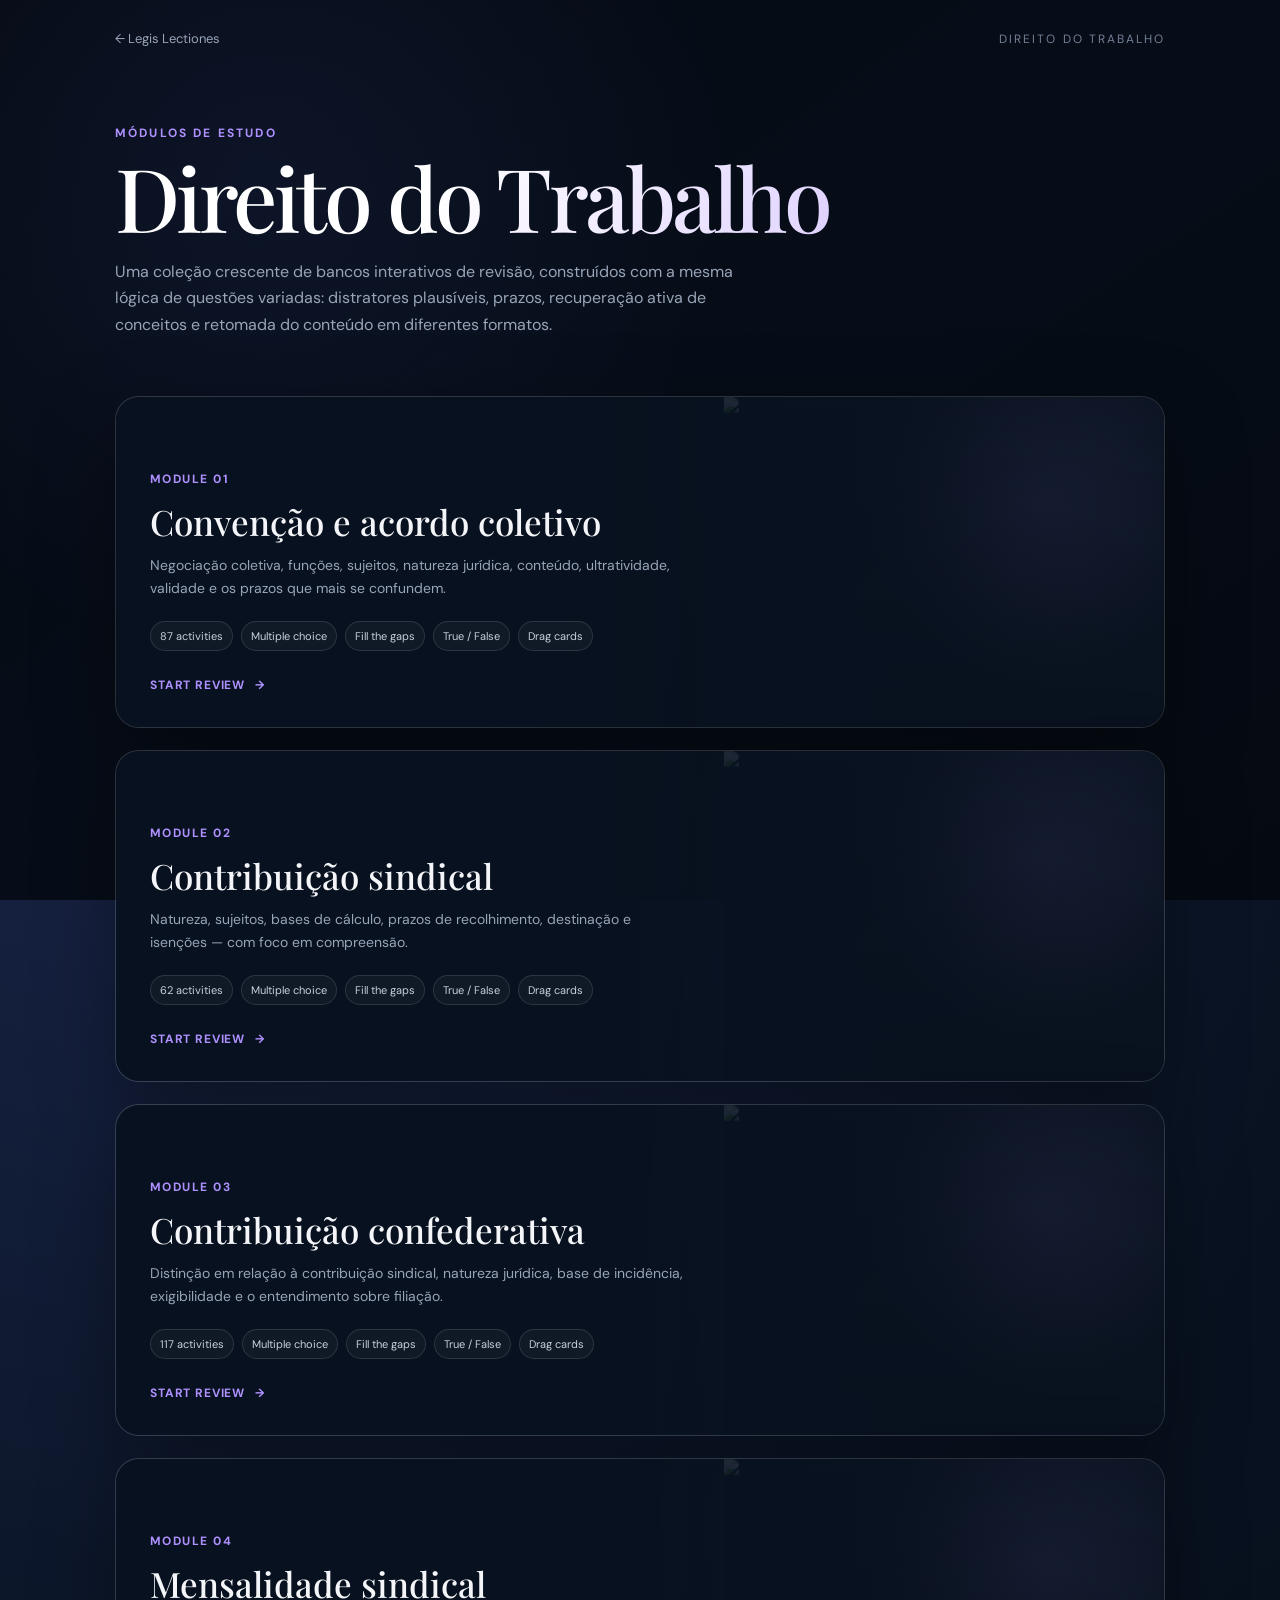
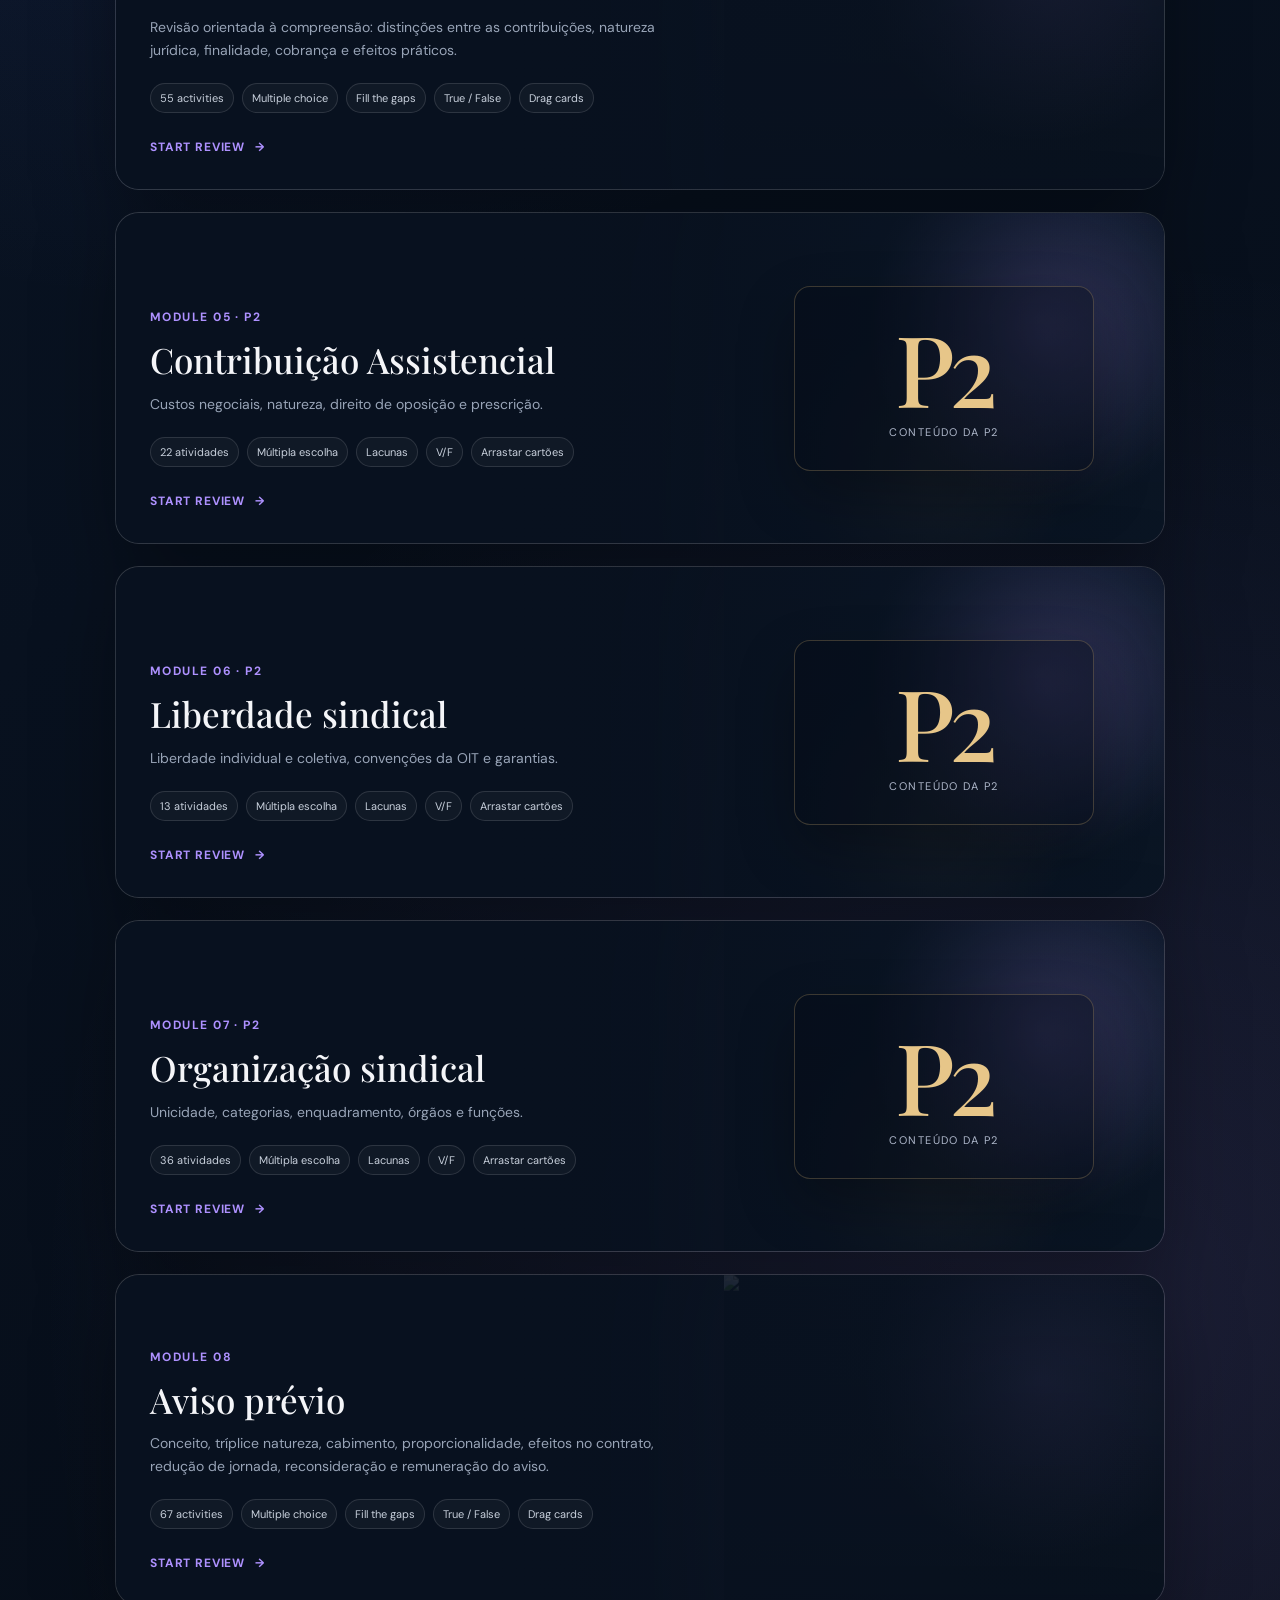
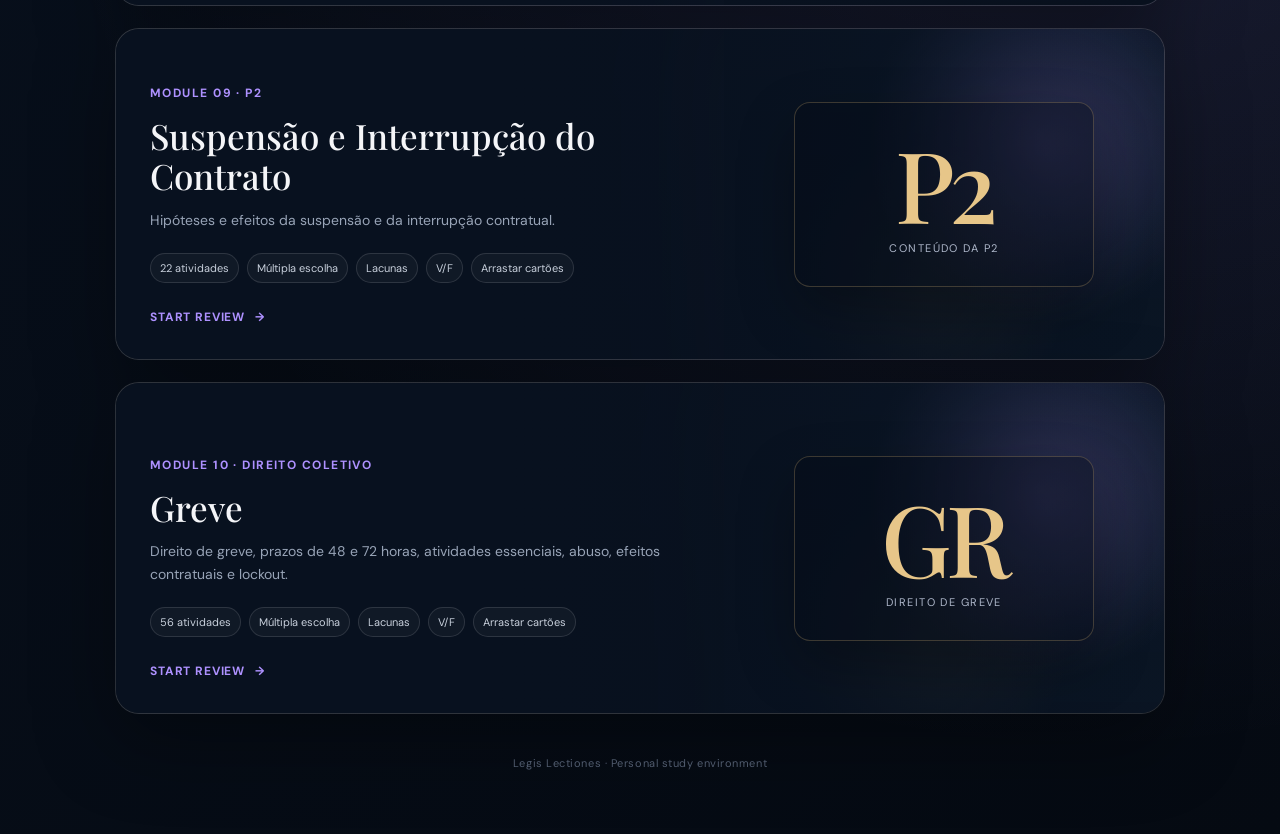
==== labour-law/index.html @ b18159c4 "Add Module 10 for 'Greve' in index.html Added a new module for 'Greve' covering various aspects of l" ====
<!DOCTYPE html>
<html lang="pt-BR">
<head>
  <meta charset="UTF-8">
  <meta name="viewport" content="width=device-width, initial-scale=1.0">
  <title>Direito do Trabalho · Legis Lectiones</title>

  <link rel="preconnect" href="https://fonts.googleapis.com">
  <link rel="preconnect" href="https://fonts.gstatic.com" crossorigin>
  <link href="https://fonts.googleapis.com/css2?family=DM+Sans:wght@400;500;600;700&family=Playfair+Display:wght@500;600&display=swap" rel="stylesheet">
  <style>
    :root{
      --bg:#08111f;
      --deep:#050a12;
      --text:#f4f5f8;
      --muted:#98a4b7;
      --violet:#ae91ff;
      --violet-rgb:174,145,255;
      --gold:#e6bf78;
      --border:rgba(255,255,255,.12);

      /* rgb triplet of --bg, used for the blend gradient */
      --panel:8,17,31;
    }

    *{
      box-sizing:border-box;
    }

    body{
      margin:0;
      min-height:100vh;
      color:var(--text);
      font-family:"DM Sans",sans-serif;
      background:
        radial-gradient(circle at 16% 18%,rgba(90,102,220,.18),transparent 34%),
        radial-gradient(circle at 85% 72%,rgba(174,145,255,.13),transparent 34%),
        linear-gradient(145deg,#0b1728,var(--bg) 46%,var(--deep));
    }

    /* ---------------------------------------------------------------
       AMBIENT VIDEO BACKGROUND
       --------------------------------------------------------------- */

    .ambient-video{
      position:fixed;
      inset:0;
      z-index:0;

      overflow:hidden;

      pointer-events:none;
    }

    .ambient-video video{
      width:100%;
      height:100%;

      object-fit:cover;
      object-position:center;

      opacity:.34;

      filter:
        saturate(.90)
        contrast(1.08)
        brightness(.60);

      transform:scale(1.02);
    }

    .ambient-video::after{
      content:"";

      position:absolute;
      inset:0;

      background:
        radial-gradient(
          circle at 16% 18%,
          rgba(90,102,220,.14),
          transparent 34%
        ),

        radial-gradient(
          circle at 85% 72%,
          rgba(174,145,255,.11),
          transparent 34%
        ),

        linear-gradient(
          145deg,
          rgba(11,23,40,.76),
          rgba(8,17,31,.82) 46%,
          rgba(5,10,18,.90)
        );
    }

    @media (prefers-reduced-motion: reduce){

      .ambient-video{
        display:none;
      }

    }

    .shell{
      position:relative;
      z-index:1;
      width:min(1050px,calc(100% - 32px));
      margin:auto;
      padding:30px 0 64px;
    }

    .top{
      display:flex;
      justify-content:space-between;
      align-items:center;
      margin-bottom:78px;
    }

    .top a{
      text-decoration:none;
      color:var(--muted);
      font-size:13px;
    }

    .top a:hover{
      color:#fff;
    }

    .brand{
      font-size:12px;
      letter-spacing:.17em;
      text-transform:uppercase;
      color:#738095;
    }

    .eyebrow{
      color:var(--violet);
      font-size:12px;
      letter-spacing:.18em;
      text-transform:uppercase;
      font-weight:700;
    }

    h1{
      font-family:"Playfair Display",serif;
      font-size:clamp(52px,8vw,88px);
      font-weight:500;
      letter-spacing:-.04em;
      line-height:1;
      margin:12px 0 18px;
      background:linear-gradient(110deg,#fff 30%,#e4d9ff 65%,var(--violet));
      -webkit-background-clip:text;
      background-clip:text;
      color:transparent;
    }

    .lead{
      color:var(--muted);
      max-width:660px;
      font-size:16px;
      line-height:1.65;
      margin:0 0 58px;
    }

    .label{
      font-size:11px;
      letter-spacing:.18em;
      text-transform:uppercase;
      color:#738095;
      margin-bottom:13px;
    }

    .modules{
      display:grid;
      gap:22px;
    }

    /* ---------------------------------------------------------------
       CARD
       --------------------------------------------------------------- */

    .module{
      position:relative;

      display:grid;
      grid-template-columns:minmax(0,1.16fr) minmax(300px,.84fr);
      min-height:330px;

      border:1px solid var(--border);
      border-radius:24px;

      overflow:hidden;

      text-decoration:none;
      color:inherit;

      background:
        linear-gradient(
          145deg,
          rgba(255,255,255,.06),
          rgba(255,255,255,.022)
        );

      box-shadow:0 26px 80px rgba(0,0,0,.35);

      transition:
        transform .35s ease,
        border-color .35s ease,
        box-shadow .35s ease;
    }

    .module:hover{
      transform:translateY(-7px);

      border-color:
        rgba(var(--violet-rgb),.42);

      box-shadow:
        0 34px 95px rgba(0,0,0,.45),
        0 0 50px rgba(var(--violet-rgb),.08);
    }

    /* ---------------------------------------------------------------
       THE BLEND
       One single, continuous gradient across the whole card.
       It sits above the image and below the text, so the dark panel
       literally dissolves into the picture — no seam, no hard band.
       --------------------------------------------------------------- */

    .module::after{
      content:"";
      position:absolute;
      inset:0;
      z-index:1;
      pointer-events:none;

      background:
        linear-gradient(
          90deg,
          rgba(var(--panel),1)    0%,
          rgba(var(--panel),1)   34%,
          rgba(var(--panel),.995) 43%,
          rgba(var(--panel),.96)  51%,
          rgba(var(--panel),.88)  59%,
          rgba(var(--panel),.75)  67%,
          rgba(var(--panel),.57)  75%,
          rgba(var(--panel),.37)  83%,
          rgba(var(--panel),.18)  91%,
          rgba(var(--panel),.05)  96%,
          rgba(var(--panel),0)   100%
        );
    }

    /* ---------------------------------------------------------------
       TEXT COLUMN
       Transparent on purpose — the card gradient is its background.
       --------------------------------------------------------------- */

    .copy{
      position:relative;
      z-index:2;

      padding:34px;

      display:flex;
      flex-direction:column;
      justify-content:flex-end;
    }

    .num{
      color:var(--violet);
      font-size:12px;
      font-weight:700;
      letter-spacing:.12em;
      text-transform:uppercase;
      margin-bottom:15px;
    }

    h2{
      font-family:"Playfair Display",serif;
      font-size:35px;
      font-weight:500;
      line-height:1.14;
      margin:0 0 13px;
    }

    .desc{
      color:var(--muted);
      line-height:1.6;
      font-size:14px;
      max-width:570px;
    }

    .meta{
      display:flex;
      gap:8px;
      flex-wrap:wrap;
      margin-top:22px;
    }

    .chip{
      font-size:11px;
      color:#c8d0dc;
      border:1px solid var(--border);
      padding:7px 9px;
      border-radius:99px;
      background:rgba(255,255,255,.035);
    }

    .go{
      display:flex;
      align-items:center;
      gap:10px;
      color:var(--violet);
      font-size:12px;
      font-weight:700;
      letter-spacing:.07em;
      margin-top:26px;
    }

    /* ---------------------------------------------------------------
       IMAGE
       --------------------------------------------------------------- */

    .visual{
      position:relative;
      min-height:330px;
      overflow:hidden;
      background:#0a1321;
    }

    .visual img{
      position:absolute;
      inset:0;

      width:100%;
      height:100%;

      object-fit:cover;
      object-position:center;

      transform:scale(1.015);

      filter:
        saturate(.92)
        contrast(1.04)
        brightness(.86);

      transition:
        transform .55s ease,
        filter .4s ease;
    }

    /* Only a soft vignette + a violet glow.
       No left-to-right dark ramp here anymore —
       the card gradient handles the blend. */

    .visual::before{
      content:"";
      position:absolute;
      inset:0;
      z-index:1;
      pointer-events:none;

      background:
        linear-gradient(
          180deg,
          rgba(5,10,18,.02),
          rgba(5,10,18,.20)
        ),
        radial-gradient(
          circle at 72% 32%,
          rgba(var(--violet-rgb),.10),
          transparent 46%
        );
    }

    .module:hover .visual img{
      transform:scale(1.055);

      filter:
        saturate(1)
        contrast(1.05)
        brightness(.94);
    }

    /*
      Individual framing.
    */

    .module--collective .visual img{
      object-position:50% 50%;
    }

    .module--union .visual img{
      object-position:48% 52%;
    }

    .module--confederative .visual img{
      object-position:50% 48%;
    }

    .module--membership .visual img{
      object-position:50% 54%;
    }

    .module--notice .visual img{
      object-position:52% 50%;
    }

    footer{
      margin-top:42px;
      color:#596579;
      text-align:center;
      font-size:11px;
      letter-spacing:.05em;
    }

    /* ---------------------------------------------------------------
       MOBILE
       Stacked layout: the horizontal blend no longer makes sense,
       so the picture fades vertically into the solid text panel.
       --------------------------------------------------------------- */

    @media(max-width:760px){

      .top{
        margin-bottom:50px;
      }

      .module{
        grid-template-columns:1fr;
        min-height:0;
      }

      /* horizontal blend off */
      .module::after{
        display:none;
      }

      .visual{
        min-height:240px;
        order:-1;
      }

      /* image fades down into the exact panel colour */
      .visual::before{
        background:
          linear-gradient(
            180deg,
            rgba(5,10,18,.02) 30%,
            rgba(var(--panel),.55) 74%,
            rgba(var(--panel),1) 100%
          ),
          radial-gradient(
            circle at 70% 28%,
            rgba(var(--violet-rgb),.10),
            transparent 46%
          );
      }

      .copy{
        padding:25px;
        background:rgb(var(--panel));
      }

      h2{
        font-size:31px;
      }
    }

    /* Próximos bancos da P2: espaço da ilustração substituído por selo tipográfico. */
    .module--p2 .visual{display:grid;place-items:center;min-height:330px;
      background:radial-gradient(circle at 73% 36%,rgba(174,145,255,.20),transparent 46%),
        radial-gradient(circle at 46% 78%,rgba(230,191,120,.095),transparent 41%),#0b1727;}
    .module--p2 .visual .p2-stamp{position:relative;z-index:3;display:grid;place-items:center;
      width:min(75%,300px);min-height:185px;text-align:center;border:1px solid rgba(230,191,120,.24);
      border-radius:16px;color:#e7c689;background:rgba(5,11,20,.36);box-shadow:0 24px 56px rgba(0,0,0,.27)}
    .p2-stamp strong{display:block;font:500 clamp(60px,8vw,99px)/1 'Playfair Display',serif;letter-spacing:-.06em}
    .p2-stamp small{display:block;color:#aeb7ca;font-size:11px;letter-spacing:.13em;text-transform:uppercase;margin-top:8px}
    @media(max-width:760px){.module--p2 .visual{min-height:225px}.p2-stamp strong{font-size:78px}}
  </style>
<style id="constellation-video-style">
  body{
    isolation:isolate;
  }

  .ambient-video{
    position:fixed;
    inset:0;
    z-index:0;
    overflow:hidden;
    pointer-events:none;
    background:#050a12;
  }

  .ambient-video video{
    position:absolute;
    inset:0;
    width:100%;
    height:100%;
    object-fit:cover;
    object-position:center;
    opacity:.60;
    filter:
      saturate(.92)
      contrast(1.08)
      brightness(.72);
    transform:scale(1.02);
  }

  .ambient-video::after{
    content:"";
    position:absolute;
    inset:0;
    background:
      radial-gradient(
        circle at 20% 20%,
        rgba(80,100,210,.10),
        transparent 38%
      ),
      linear-gradient(
        145deg,
        rgba(5,10,18,.34),
        rgba(8,17,31,.46) 48%,
        rgba(5,10,18,.62)
      );
  }

  .page,
  .shell{
    position:relative !important;
    z-index:2 !important;
  }

  body::before,
  body::after{
    z-index:1 !important;
  }
</style>
  <link rel="stylesheet" href="./support-popup.css">
  <script src="./support-popup.js" defer></script>
  <link rel="stylesheet" href="./engagement.css">
  <script src="./engagement.js" defer></script>
</head>

<body>


<div
  class="ambient-video"
  aria-hidden="true"
>

  <video
    autoplay
    muted
    loop
    playsinline
    preload="auto"
  >

    <source
      src="../constellations.mp4"
      type="video/mp4"
    >

  </video>

</div>

<div class="shell">

  <div class="top">
    <a href="../">← Legis Lectiones</a>
    <div class="brand">Direito do Trabalho</div>
  </div>


  <div class="eyebrow">
    Módulos de estudo
  </div>

  <h1>
    Direito do Trabalho
  </h1>

  <p class="lead">
    Uma coleção crescente de bancos interativos de revisão, construídos
    com a mesma lógica de questões variadas: distratores plausíveis, prazos,
    recuperação ativa de conceitos e retomada do conteúdo em diferentes formatos.
  </p>

    <div class="label">
      
  </div>

  <div class="modules">


    <!-- MODULE 01 -->

    <a
      class="module module--collective"
      href="./convencao-acordo-coletivo.html"
    >

      <div class="copy">

        <div class="num">
          Module 01
        </div>

        <h2>
          Convenção e acordo coletivo
        </h2>

        <div class="desc">
          Negociação coletiva, funções, sujeitos, natureza jurídica,
          conteúdo, ultratividade, validade e os prazos que mais se confundem.
        </div>

        <div class="meta">
          <span class="chip">87 activities</span>
          <span class="chip">Multiple choice</span>
          <span class="chip">Fill the gaps</span>
          <span class="chip">True / False</span>
          <span class="chip">Drag cards</span>
        </div>

        <div class="go">
          START REVIEW <span>→</span>
        </div>

      </div>


      <div class="visual">

        <img
          src="./convencao-acordo-coletivo.png"
          alt=""
          aria-hidden="true"
          fetchpriority="high"
        >

      </div>

    </a>



    <!-- MODULE 02 -->

    <a
      class="module module--union"
      href="./contribuicao-sindical.html"
    >

      <div class="copy">

        <div class="num">
          Module 02
        </div>

        <h2>
          Contribuição sindical
        </h2>

        <div class="desc">
          Natureza, sujeitos, bases de cálculo, prazos de recolhimento,
          destinação e isenções — com foco em compreensão.
        </div>

        <div class="meta">
          <span class="chip">62 activities</span>
          <span class="chip">Multiple choice</span>
          <span class="chip">Fill the gaps</span>
          <span class="chip">True / False</span>
          <span class="chip">Drag cards</span>
        </div>

        <div class="go">
          START REVIEW <span>→</span>
        </div>

      </div>


      <div class="visual">

        <img
          src="./contribuicao-sindical.png"
          alt=""
          aria-hidden="true"
          loading="lazy"
        >

      </div>

    </a>



    <!-- MODULE 03 -->

    <a
      class="module module--confederative"
      href="./contribuicao-confederativa.html"
    >

      <div class="copy">

        <div class="num">
          Module 03
        </div>

        <h2>
          Contribuição confederativa
        </h2>

        <div class="desc">
          Distinção em relação à contribuição sindical, natureza jurídica,
          base de incidência, exigibilidade e o entendimento sobre filiação.
        </div>

        <div class="meta">
          <span class="chip">117 activities</span>
          <span class="chip">Multiple choice</span>
          <span class="chip">Fill the gaps</span>
          <span class="chip">True / False</span>
          <span class="chip">Drag cards</span>
        </div>

        <div class="go">
          START REVIEW <span>→</span>
        </div>

      </div>


      <div class="visual">

        <img
          src="./contribuicao-confederativa.png"
          alt=""
          aria-hidden="true"
          loading="lazy"
        >

      </div>

    </a>



    <!-- MODULE 04 -->

    <a
      class="module module--membership"
      href="./mensalidade-sindical.html"
    >

      <div class="copy">

        <div class="num">
          Module 04
        </div>

        <h2>
          Mensalidade sindical
        </h2>

        <div class="desc">
          Revisão orientada à compreensão: distinções entre as contribuições,
          natureza jurídica, finalidade, cobrança e efeitos práticos.
        </div>

        <div class="meta">
          <span class="chip">55 activities</span>
          <span class="chip">Multiple choice</span>
          <span class="chip">Fill the gaps</span>
          <span class="chip">True / False</span>
          <span class="chip">Drag cards</span>
        </div>

        <div class="go">
          START REVIEW <span>→</span>
        </div>

      </div>


      <div class="visual">

        <img
          src="./mensalidade-sindical.png"
          alt=""
          aria-hidden="true"
          loading="lazy"
        >

      </div>

    </a>



    <!-- MODULE 05 · CONTEÚDO DA P2 -->
    <a class="module module--p2" href="./contribuicao-assistencial.html">
      <div class="copy">
        <div class="num">Module 05 · P2</div>
        <h2>Contribuição Assistencial</h2>
        <div class="desc">Custos negociais, natureza, direito de oposição e prescrição.</div>
        <div class="meta"><span class="chip">22 atividades</span><span class="chip">Múltipla escolha</span><span class="chip">Lacunas</span><span class="chip">V/F</span><span class="chip">Arrastar cartões</span></div>
        <div class="go">START REVIEW <span>→</span></div>
      </div>
      <div class="visual" aria-label="Conteúdo da P2"><div class="p2-stamp"><div><strong>P2</strong><small>Conteúdo da P2</small></div></div></div>
    </a>


    <!-- MODULE 06 · CONTEÚDO DA P2 -->
    <a class="module module--p2" href="./liberdade-sindical.html">
      <div class="copy">
        <div class="num">Module 06 · P2</div>
        <h2>Liberdade sindical</h2>
        <div class="desc">Liberdade individual e coletiva, convenções da OIT e garantias.</div>
        <div class="meta"><span class="chip">13 atividades</span><span class="chip">Múltipla escolha</span><span class="chip">Lacunas</span><span class="chip">V/F</span><span class="chip">Arrastar cartões</span></div>
        <div class="go">START REVIEW <span>→</span></div>
      </div>
      <div class="visual" aria-label="Conteúdo da P2"><div class="p2-stamp"><div><strong>P2</strong><small>Conteúdo da P2</small></div></div></div>
    </a>


    <!-- MODULE 07 · CONTEÚDO DA P2 -->
    <a class="module module--p2" href="./organizacao-sindical.html">
      <div class="copy">
        <div class="num">Module 07 · P2</div>
        <h2>Organização sindical</h2>
        <div class="desc">Unicidade, categorias, enquadramento, órgãos e funções.</div>
        <div class="meta"><span class="chip">36 atividades</span><span class="chip">Múltipla escolha</span><span class="chip">Lacunas</span><span class="chip">V/F</span><span class="chip">Arrastar cartões</span></div>
        <div class="go">START REVIEW <span>→</span></div>
      </div>
      <div class="visual" aria-label="Conteúdo da P2"><div class="p2-stamp"><div><strong>P2</strong><small>Conteúdo da P2</small></div></div></div>
    </a>


    <!-- MODULE 08 -->

    <a
      class="module module--notice"
      href="./aviso-previo.html"
    >

      <div class="copy">

        <div class="num">
          Module 08
        </div>

        <h2>
          Aviso prévio
        </h2>

        <div class="desc">
          Conceito, tríplice natureza, cabimento, proporcionalidade,
          efeitos no contrato, redução de jornada, reconsideração
          e remuneração do aviso.
        </div>

        <div class="meta">
          <span class="chip">67 activities</span>
          <span class="chip">Multiple choice</span>
          <span class="chip">Fill the gaps</span>
          <span class="chip">True / False</span>
          <span class="chip">Drag cards</span>
        </div>

        <div class="go">
          START REVIEW <span>→</span>
        </div>

      </div>


      <div class="visual">

        <img
          src="./aviso-previo.png"
          alt=""
          aria-hidden="true"
          loading="lazy"
        >

      </div>

    </a>

    <!-- MODULE 09 · CONTEÚDO DA P2 -->
    <a class="module module--p2" href="./suspensao-interrupcao-contrato.html">
      <div class="copy">
        <div class="num">Module 09 · P2</div>
        <h2>Suspensão e Interrupção do Contrato</h2>
        <div class="desc">Hipóteses e efeitos da suspensão e da interrupção contratual.</div>
        <div class="meta"><span class="chip">22 atividades</span><span class="chip">Múltipla escolha</span><span class="chip">Lacunas</span><span class="chip">V/F</span><span class="chip">Arrastar cartões</span></div>
        <div class="go">START REVIEW <span>→</span></div>
      </div>
      <div class="visual" aria-label="Conteúdo da P2"><div class="p2-stamp"><div><strong>P2</strong><small>Conteúdo da P2</small></div></div></div>
    </a>


    <!-- MODULE 10 · GREVE -->
    <a class="module module--p2" href="./greve.html">
      <div class="copy">
        <div class="num">Module 10 · Direito Coletivo</div>

        <h2>Greve</h2>

        <div class="desc">
          Direito de greve, prazos de 48 e 72 horas,
          atividades essenciais, abuso, efeitos contratuais
          e lockout.
        </div>

        <div class="meta">
          <span class="chip">56 atividades</span>
          <span class="chip">Múltipla escolha</span>
          <span class="chip">Lacunas</span>
          <span class="chip">V/F</span>
          <span class="chip">Arrastar cartões</span>
        </div>

        <div class="go">
          START REVIEW <span>→</span>
        </div>
      </div>

      <div class="visual" aria-label="Banco Greve">
        <div class="p2-stamp">
          <div>
            <strong>GR</strong>
            <small>Direito de greve</small>
          </div>
        </div>
      </div>
    </a>


  </div>


  <footer>
    Legis Lectiones · Personal study environment
  </footer>

</div>

<!-- Cloudflare Web Analytics -->
<script type='module' src='https://static.cloudflareinsights.com/beacon.min.js' data-cf-beacon='{"token": "51f24d9a0ec840c5bcb40df413a4bf46"}'></script>
<!-- End Cloudflare Web Analytics -->
</body>
</html>
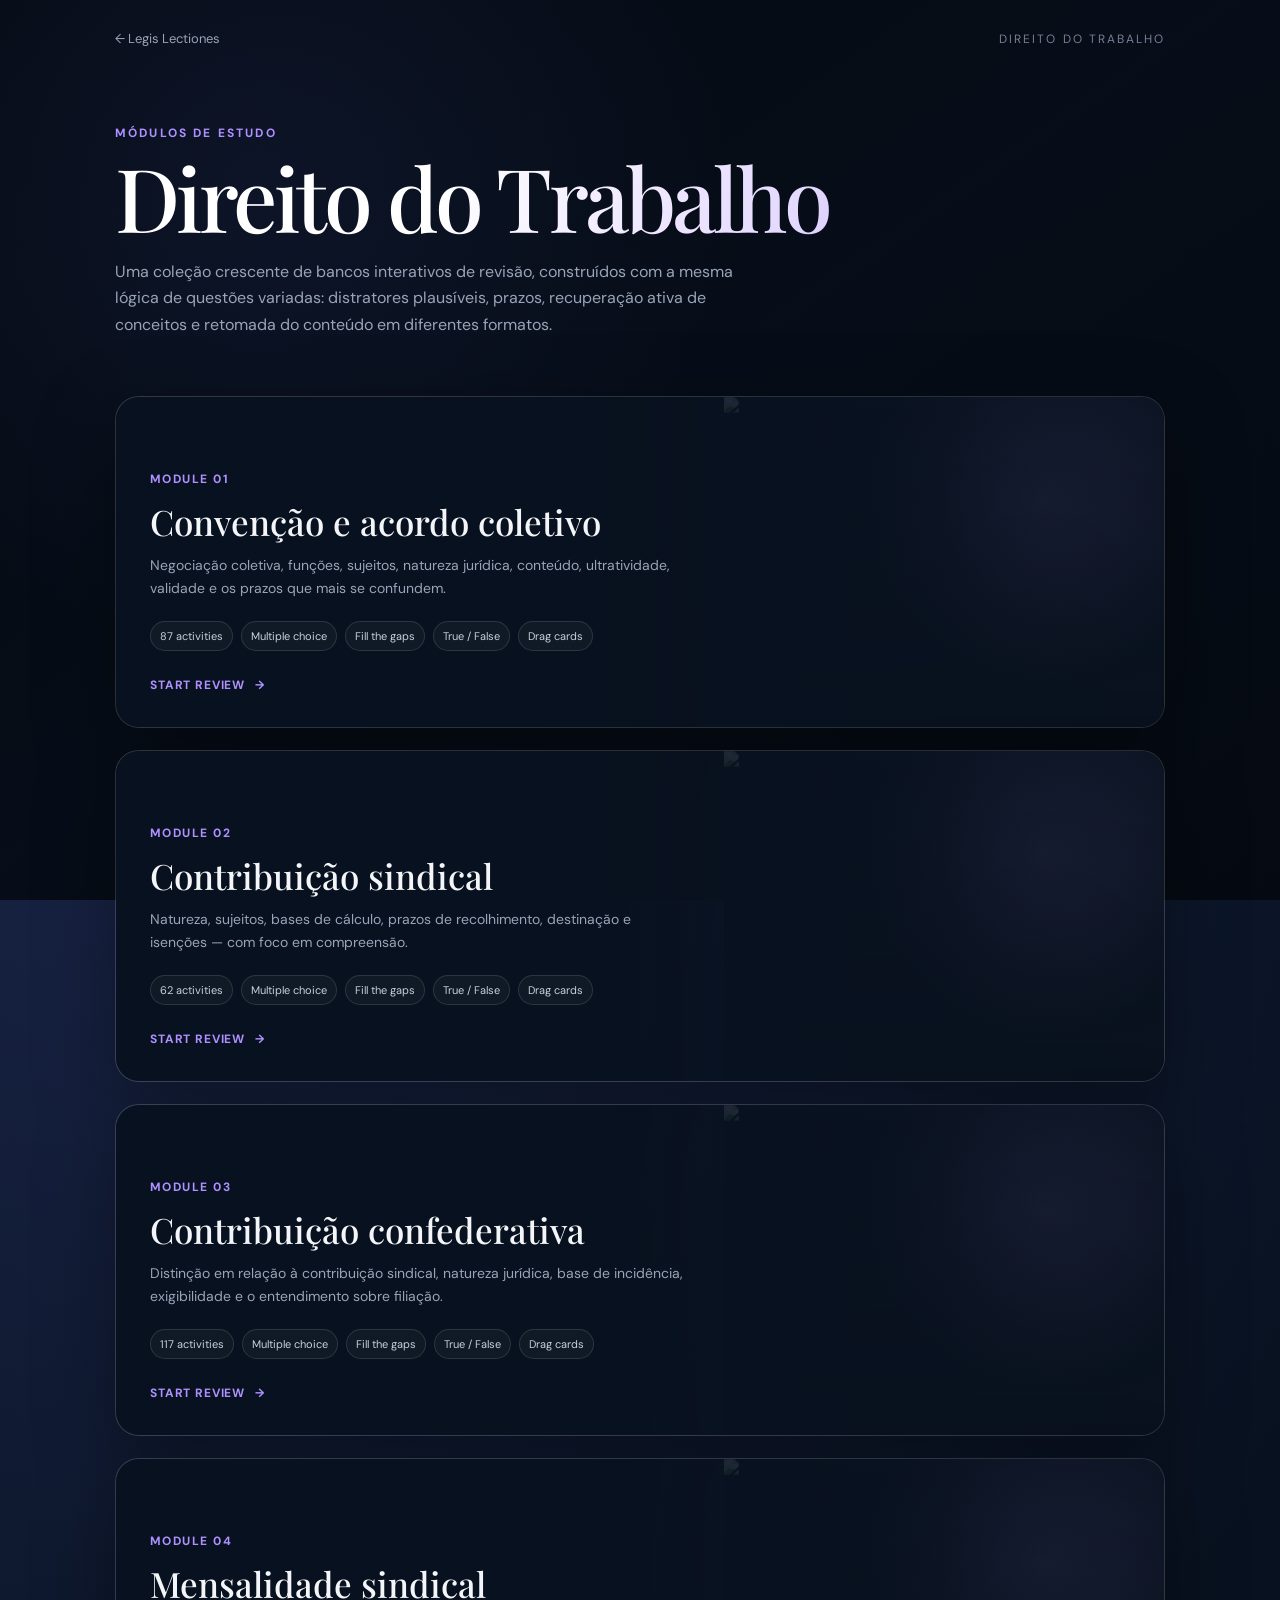
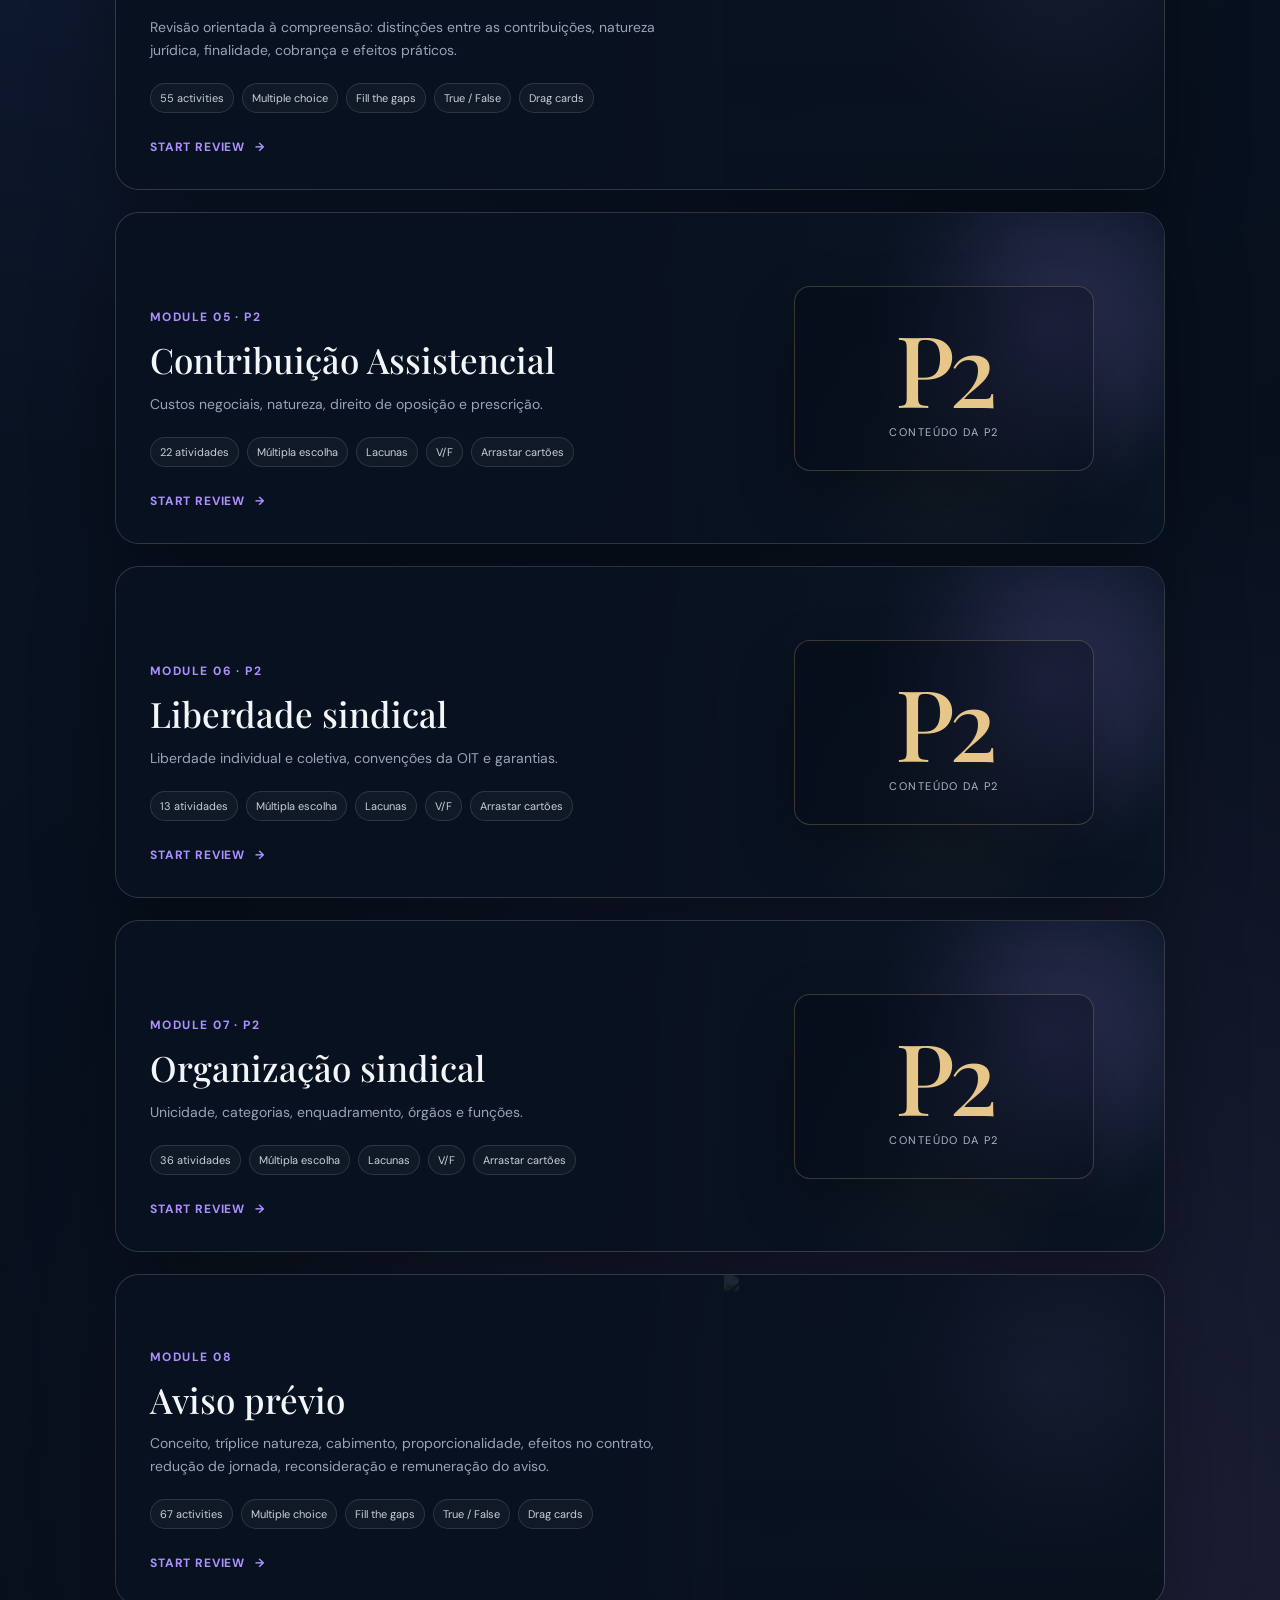
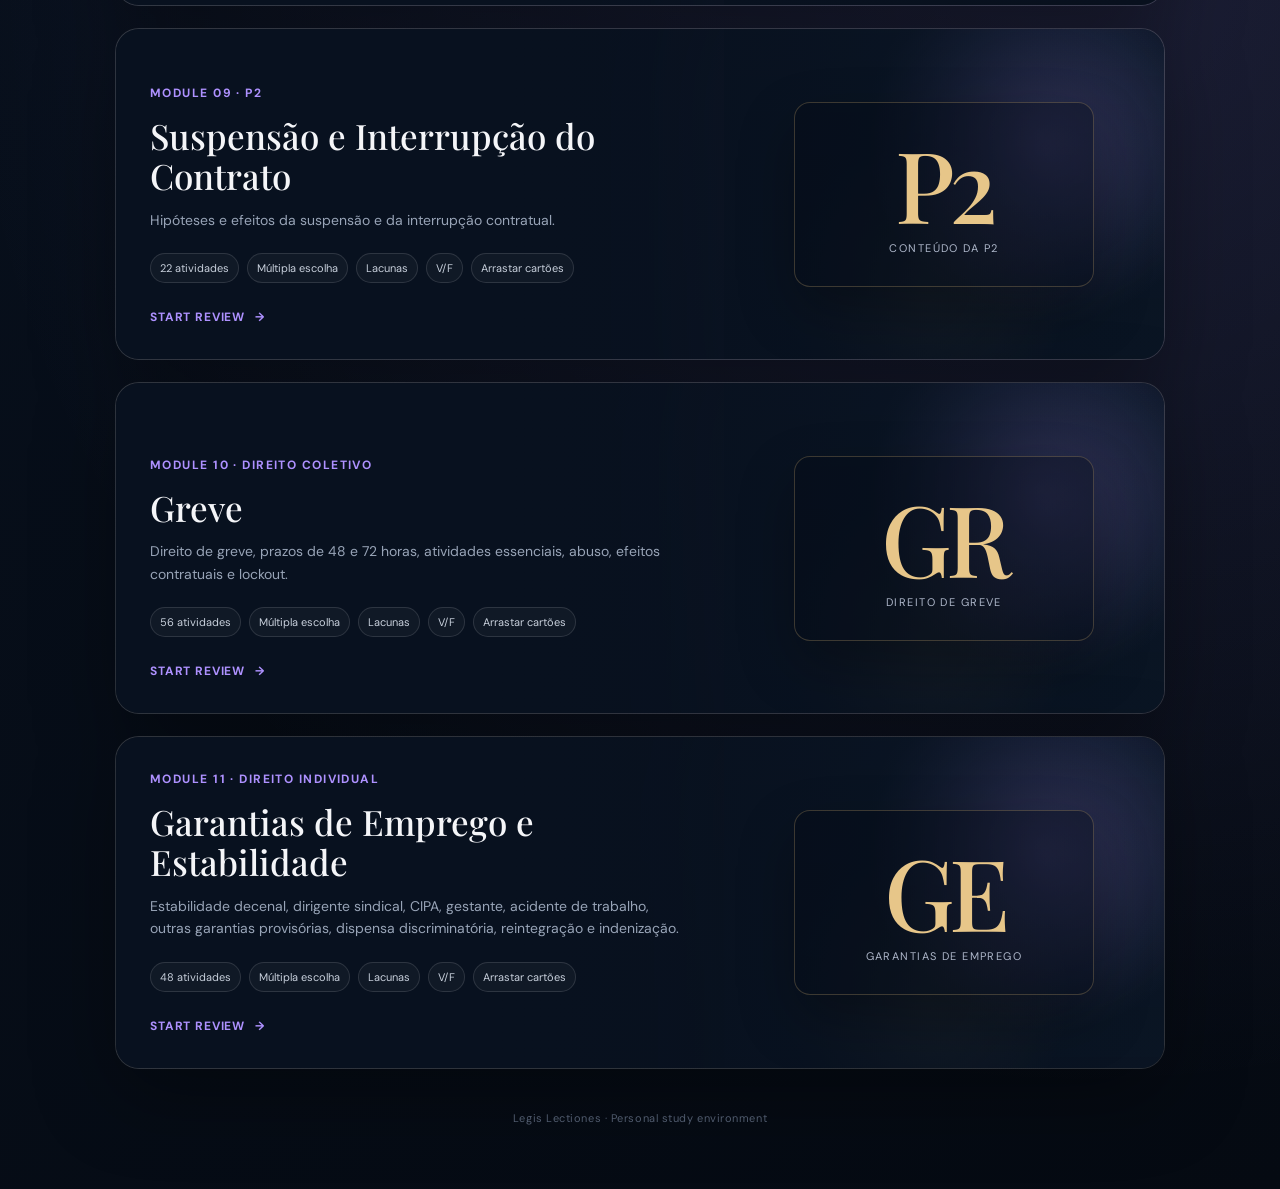
==== commit bc0d1440: "Add Module 11: Garantias de Emprego section" ====
--- a/labour-law/index.html
+++ b/labour-law/index.html
@@ -948,6 +948,44 @@
       </div>
     </a>
 
+    
+    <!-- MODULE 11 · GARANTIAS DE EMPREGO -->
+    <a class="module module--p2" href="./garantias-emprego.html">
+      <div class="copy">
+        <div class="num">Module 11 · Direito Individual</div>
+
+        <h2>Garantias de Emprego e Estabilidade</h2>
+
+        <div class="desc">
+          Estabilidade decenal, dirigente sindical, CIPA,
+          gestante, acidente de trabalho, outras garantias
+          provisórias, dispensa discriminatória,
+          reintegração e indenização.
+        </div>
+
+        <div class="meta">
+          <span class="chip">48 atividades</span>
+          <span class="chip">Múltipla escolha</span>
+          <span class="chip">Lacunas</span>
+          <span class="chip">V/F</span>
+          <span class="chip">Arrastar cartões</span>
+        </div>
+
+        <div class="go">
+          START REVIEW <span>→</span>
+        </div>
+      </div>
+
+      <div class="visual" aria-label="Banco Garantias de Emprego">
+        <div class="p2-stamp">
+          <div>
+            <strong>GE</strong>
+            <small>Garantias de emprego</small>
+          </div>
+        </div>
+      </div>
+    </a>
+    
 
   </div>
 
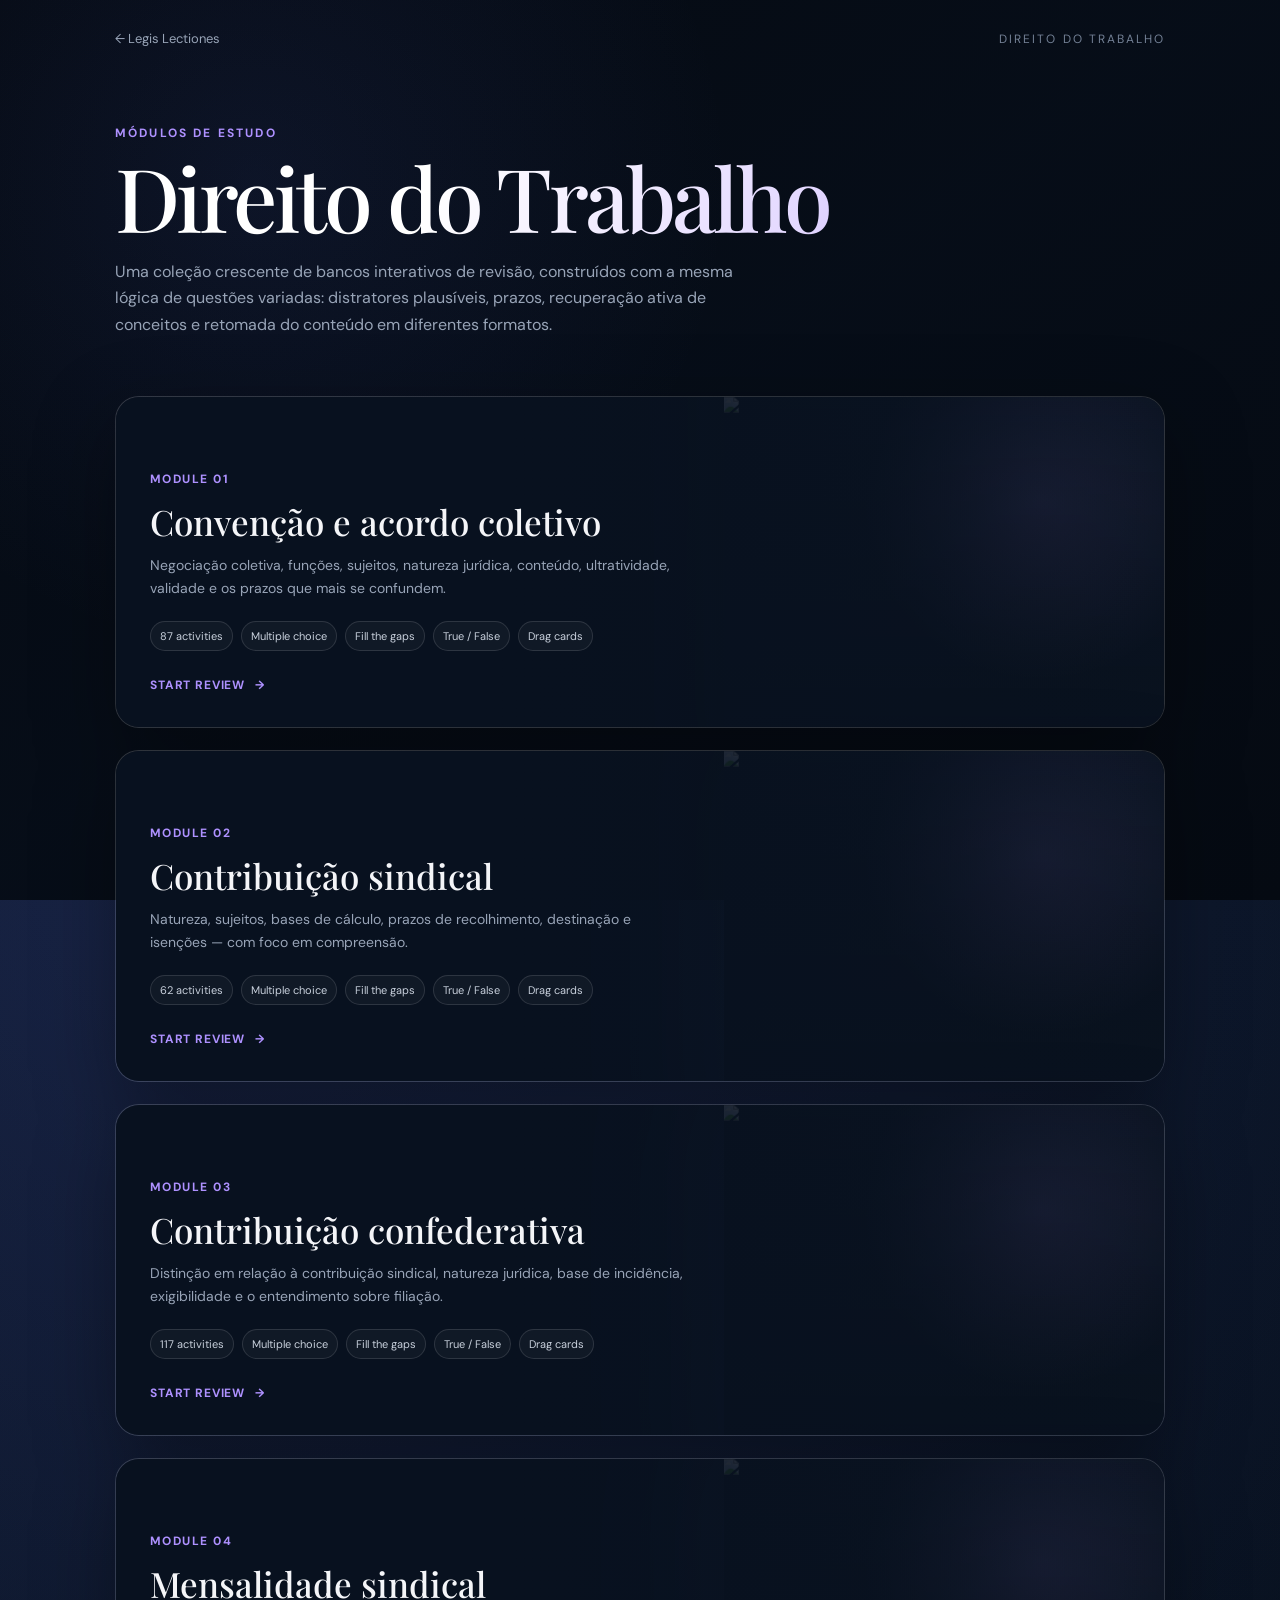
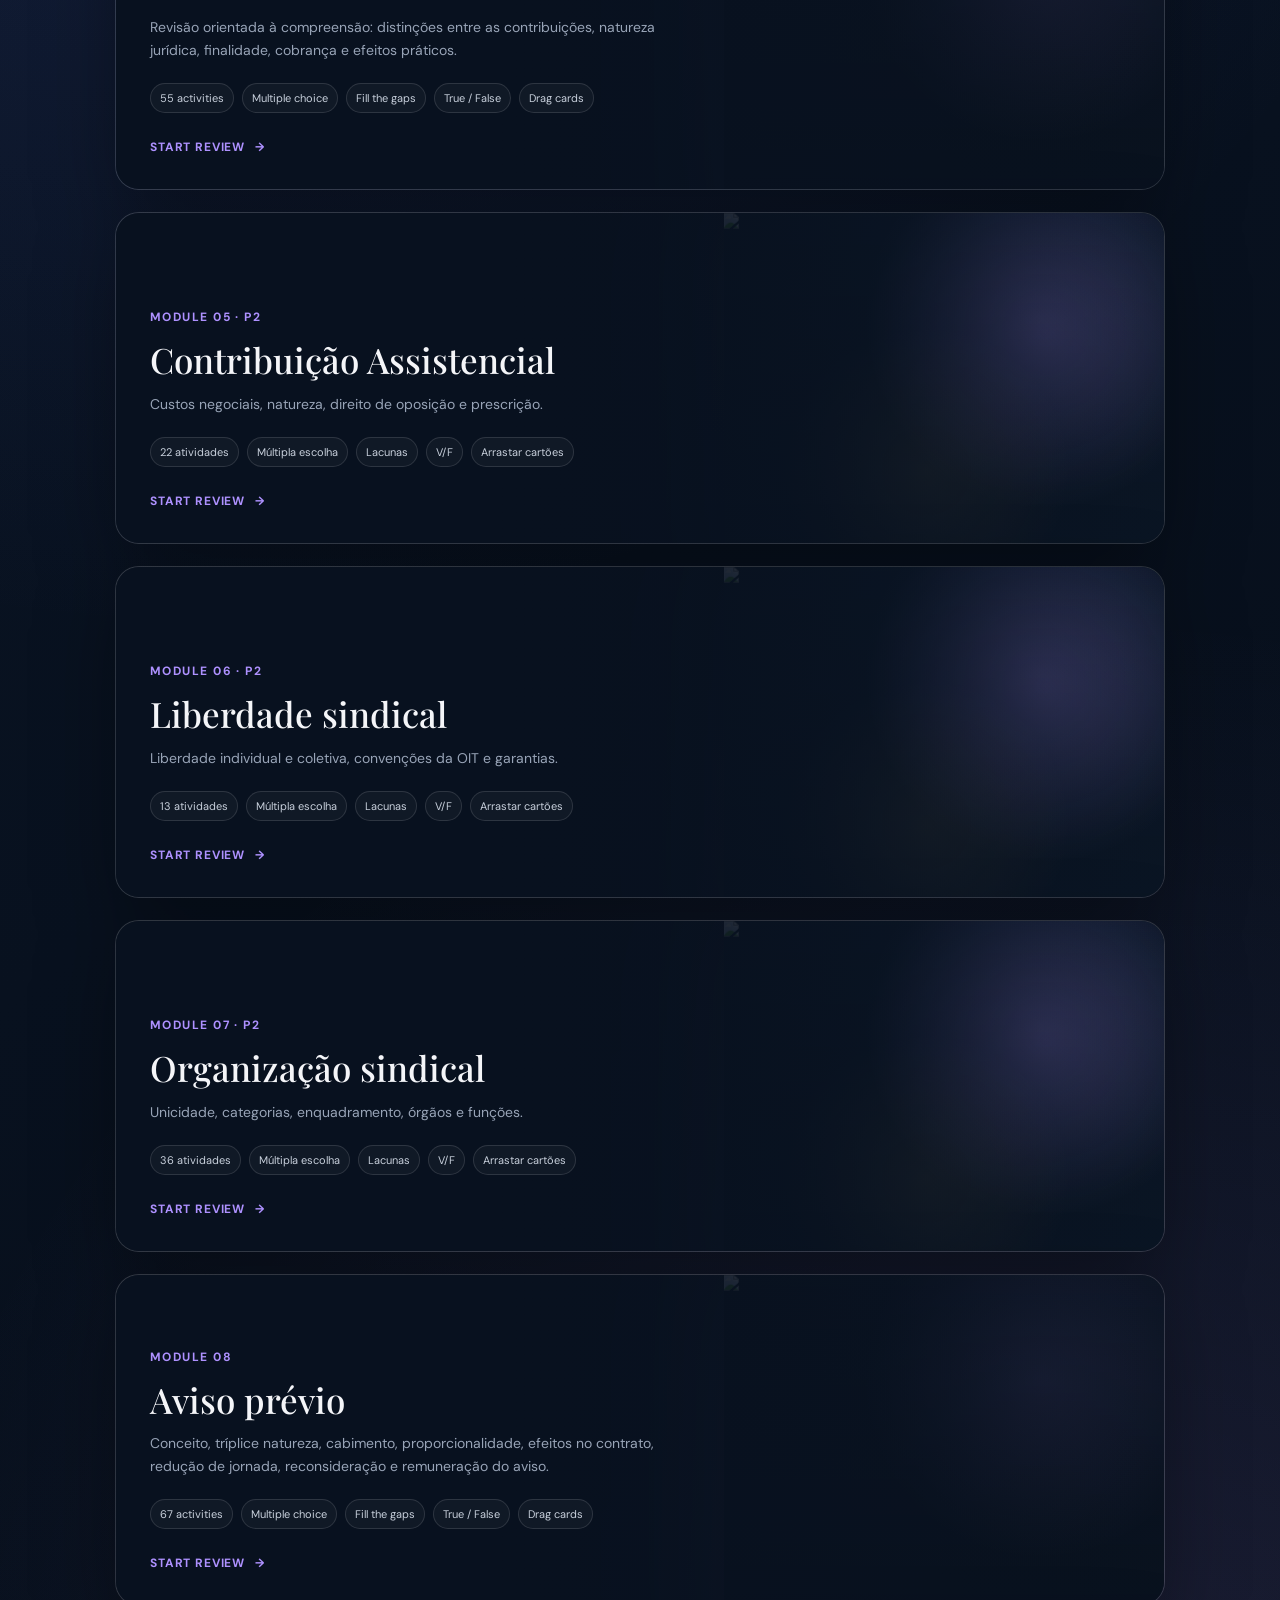
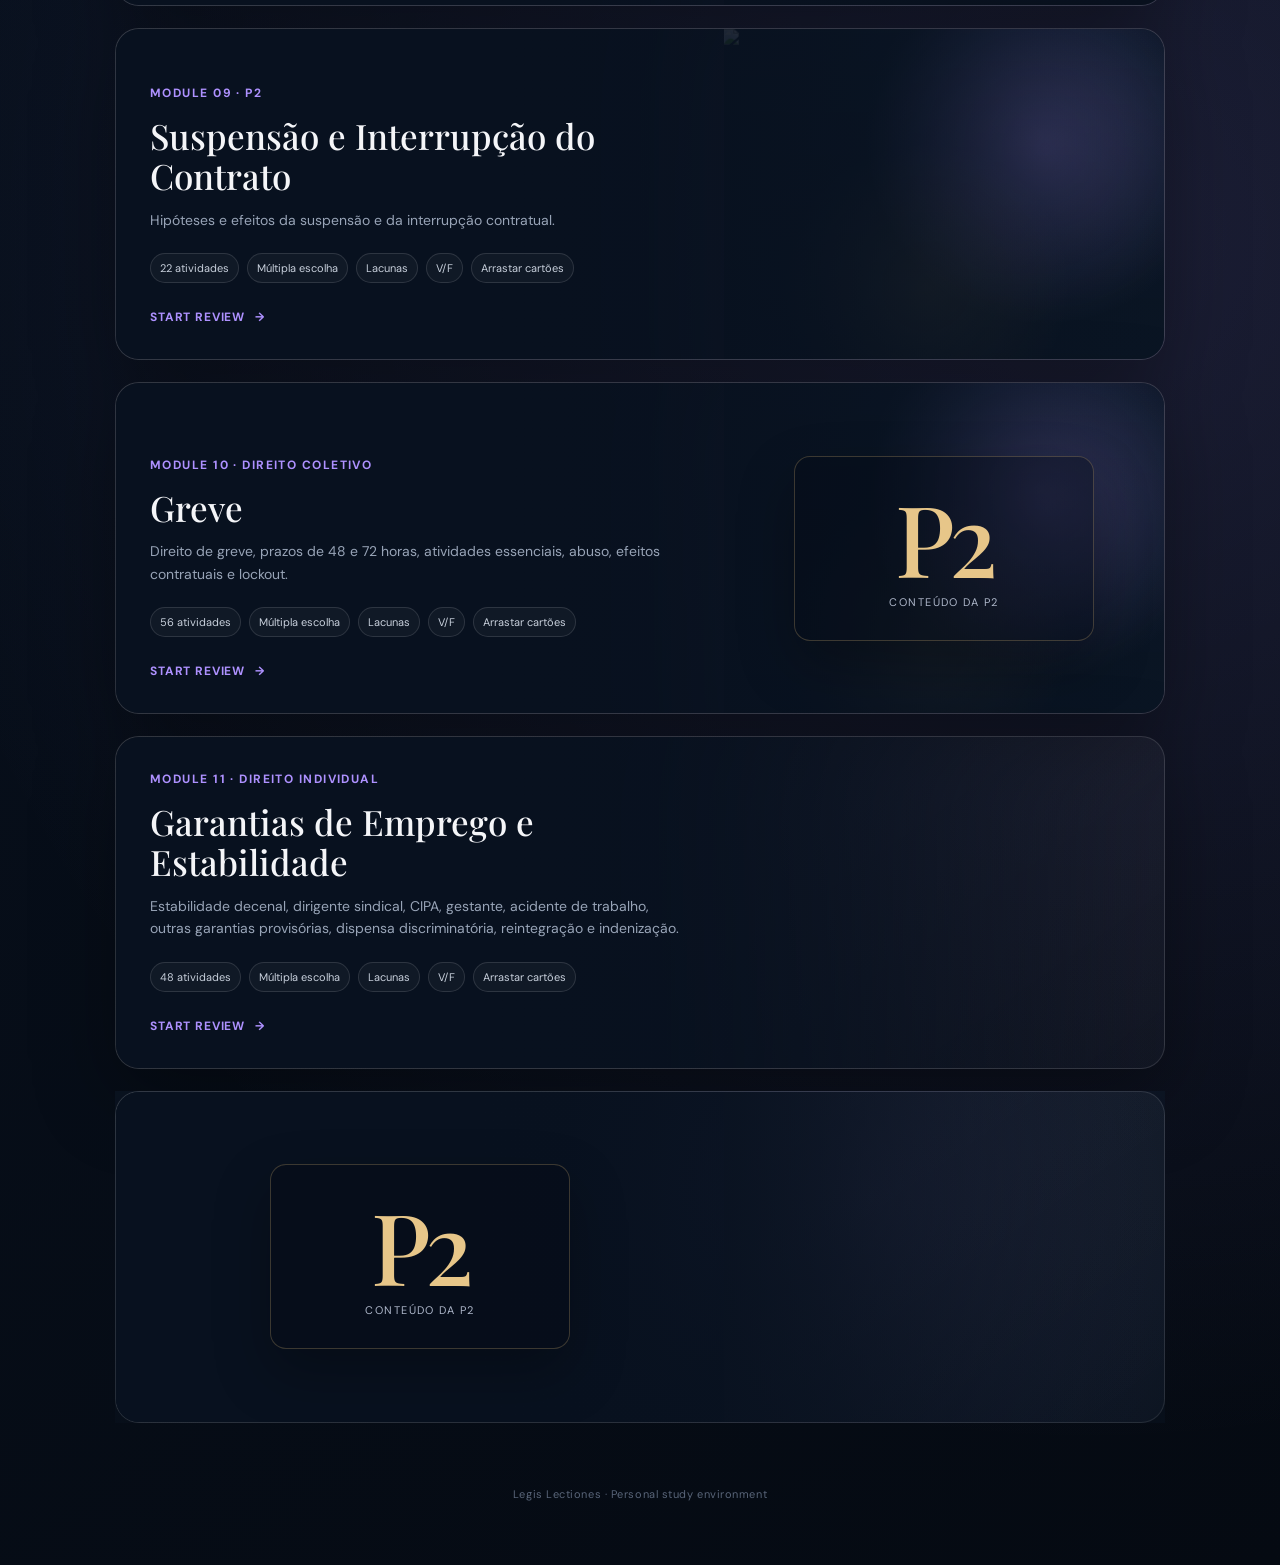
==== commit 79292241: "Replace visual elements with images for P2 content" ====
--- a/labour-law/index.html
+++ b/labour-law/index.html
@@ -818,7 +818,7 @@
         <div class="meta"><span class="chip">22 atividades</span><span class="chip">Múltipla escolha</span><span class="chip">Lacunas</span><span class="chip">V/F</span><span class="chip">Arrastar cartões</span></div>
         <div class="go">START REVIEW <span>→</span></div>
       </div>
-      <div class="visual" aria-label="Conteúdo da P2"><div class="p2-stamp"><div><strong>P2</strong><small>Conteúdo da P2</small></div></div></div>
+       <div class="visual">   <img     src="./mensalidade-sindical.png"     alt=""     aria-hidden="true"     loading="lazy"   > </div>
     </a>
 
 
@@ -831,7 +831,7 @@
         <div class="meta"><span class="chip">13 atividades</span><span class="chip">Múltipla escolha</span><span class="chip">Lacunas</span><span class="chip">V/F</span><span class="chip">Arrastar cartões</span></div>
         <div class="go">START REVIEW <span>→</span></div>
       </div>
-      <div class="visual" aria-label="Conteúdo da P2"><div class="p2-stamp"><div><strong>P2</strong><small>Conteúdo da P2</small></div></div></div>
+       <div class="visual">   <img     src="./mensalidade-sindical.png"     alt=""     aria-hidden="true"     loading="lazy"   > </div>
     </a>
 
 
@@ -844,7 +844,7 @@
         <div class="meta"><span class="chip">36 atividades</span><span class="chip">Múltipla escolha</span><span class="chip">Lacunas</span><span class="chip">V/F</span><span class="chip">Arrastar cartões</span></div>
         <div class="go">START REVIEW <span>→</span></div>
       </div>
-      <div class="visual" aria-label="Conteúdo da P2"><div class="p2-stamp"><div><strong>P2</strong><small>Conteúdo da P2</small></div></div></div>
+       <div class="visual">   <img     src="./mensalidade-sindical.png"     alt=""     aria-hidden="true"     loading="lazy"   > </div>
     </a>
 
 
@@ -908,7 +908,7 @@
         <div class="meta"><span class="chip">22 atividades</span><span class="chip">Múltipla escolha</span><span class="chip">Lacunas</span><span class="chip">V/F</span><span class="chip">Arrastar cartões</span></div>
         <div class="go">START REVIEW <span>→</span></div>
       </div>
-      <div class="visual" aria-label="Conteúdo da P2"><div class="p2-stamp"><div><strong>P2</strong><small>Conteúdo da P2</small></div></div></div>
+       <div class="visual">   <img     src="./mensalidade-sindical.png"     alt=""     aria-hidden="true"     loading="lazy"   > </div>
     </a>
 
 
@@ -938,14 +938,15 @@
         </div>
       </div>
 
-      <div class="visual" aria-label="Banco Greve">
-        <div class="p2-stamp">
-          <div>
-            <strong>GR</strong>
-            <small>Direito de greve</small>
-          </div>
-        </div>
-      </div>
+      
+<div class="visual" aria-label="Conteúdo da P2">
+  <div class="p2-stamp">
+    <div>
+      <strong>P2</strong>
+      <small>Conteúdo da P2</small>
+    </div>
+  </div>
+</div>
     </a>
 
     
@@ -977,13 +978,16 @@
       </div>
 
       <div class="visual" aria-label="Banco Garantias de Emprego">
-        <div class="p2-stamp">
-          <div>
-            <strong>GE</strong>
-            <small>Garantias de emprego</small>
-          </div>
-        </div>
-      </div>
+     
+<div class="visual" aria-label="Conteúdo da P2">
+  <div class="p2-stamp">
+    <div>
+      <strong>P2</strong>
+      <small>Conteúdo da P2</small>
+    </div>
+  </div>
+</div>
+
     </a>
     
 
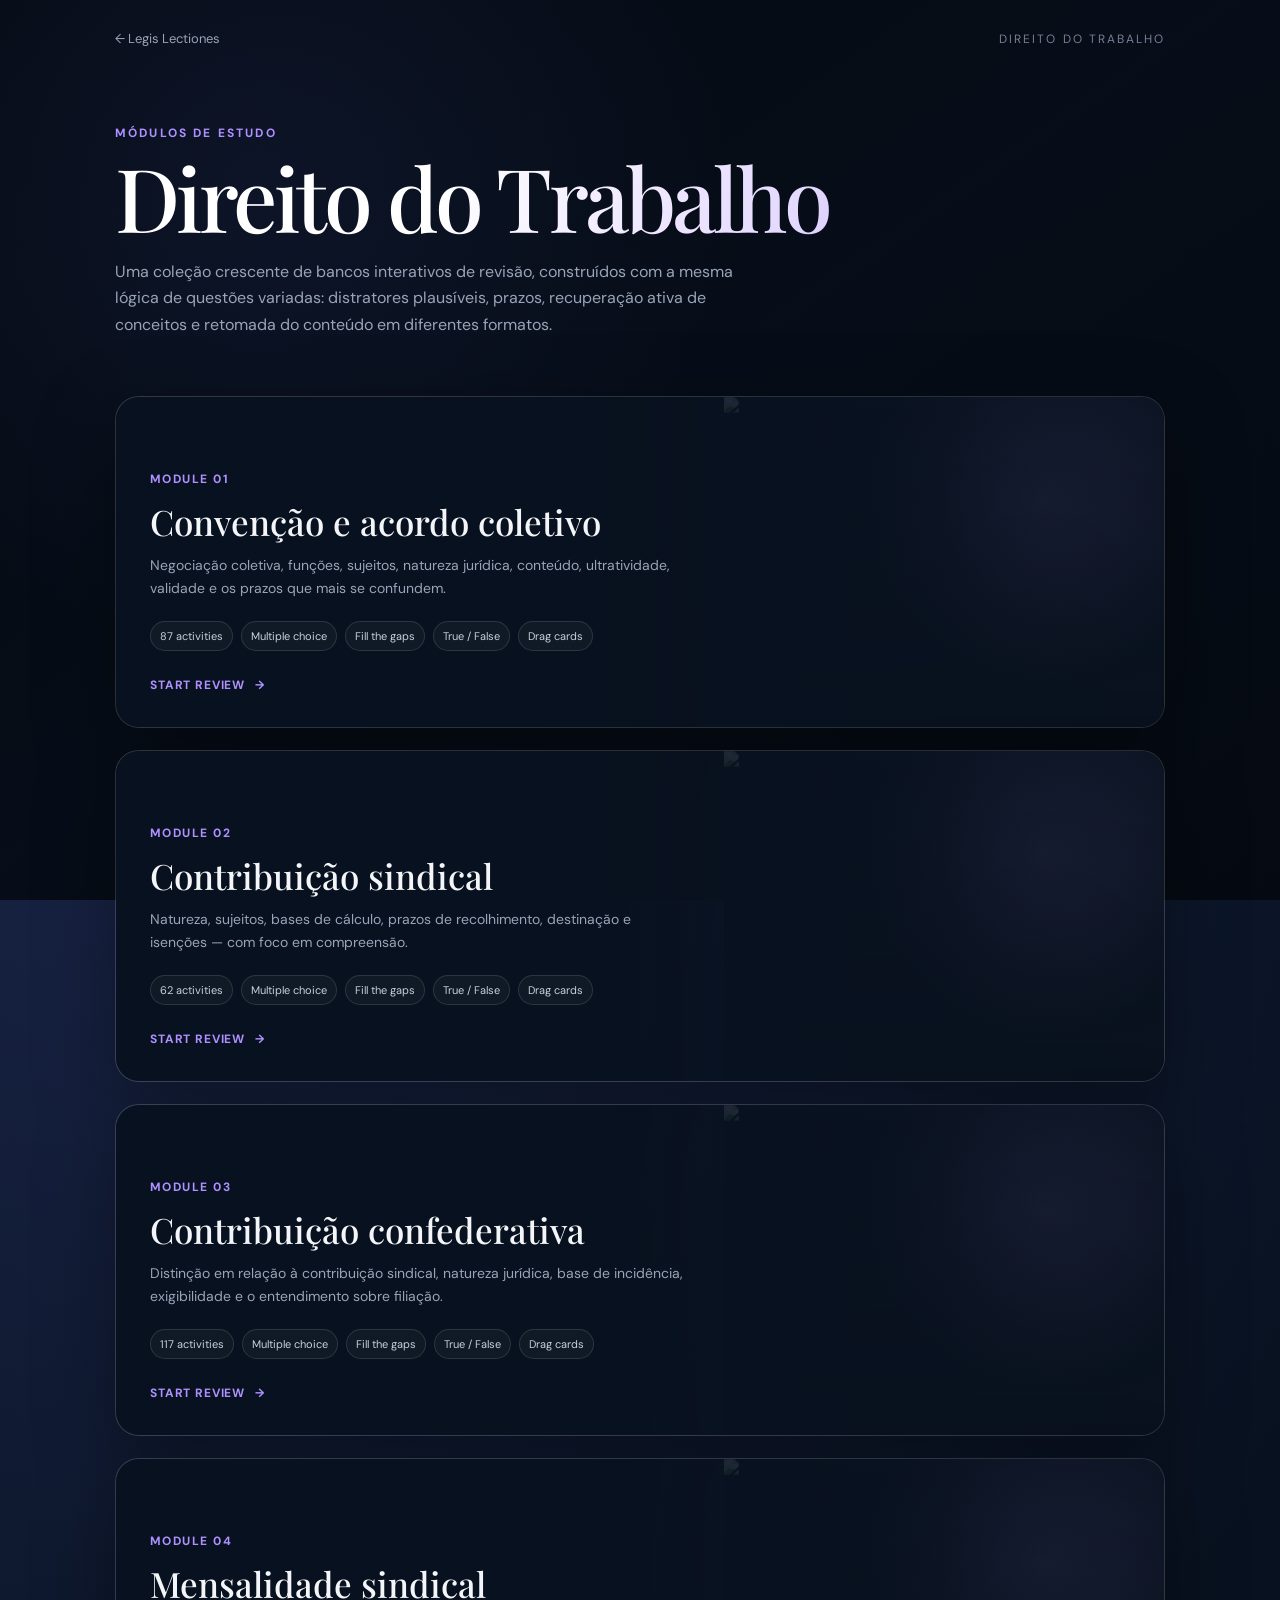
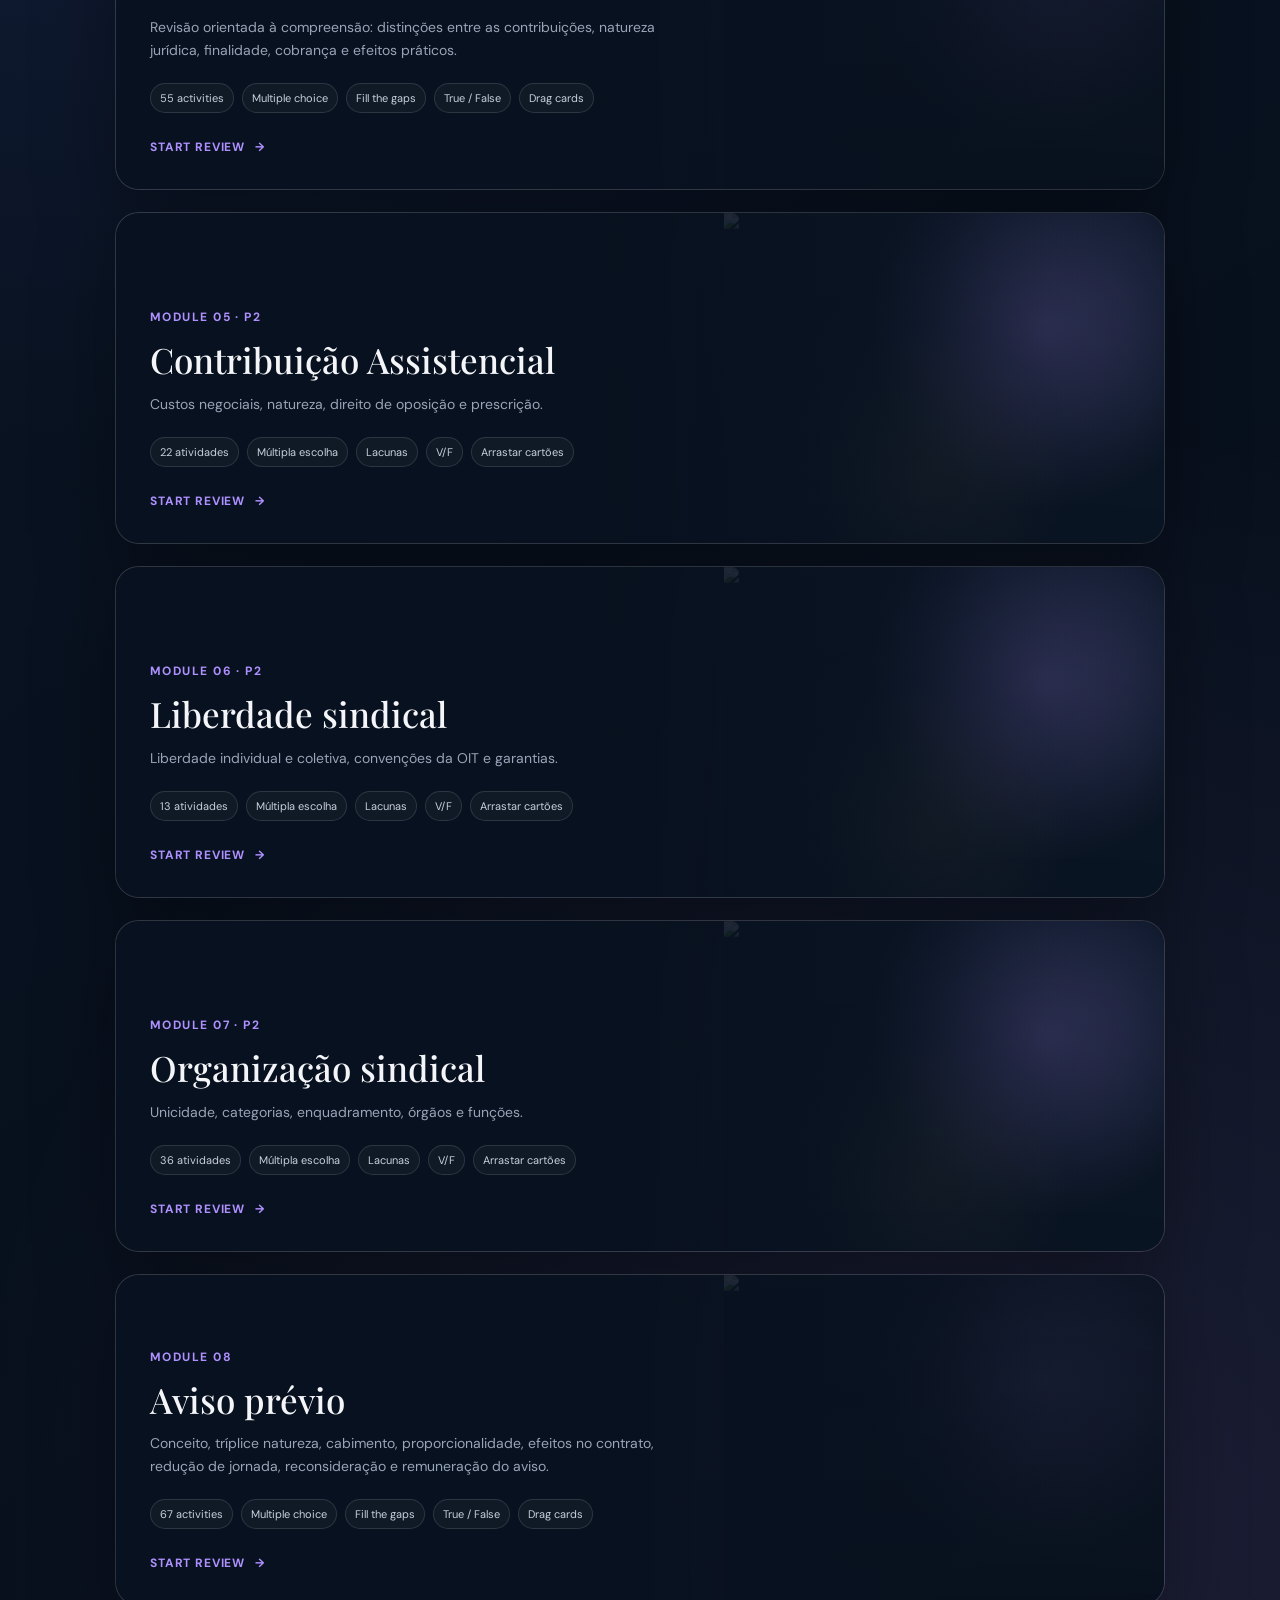
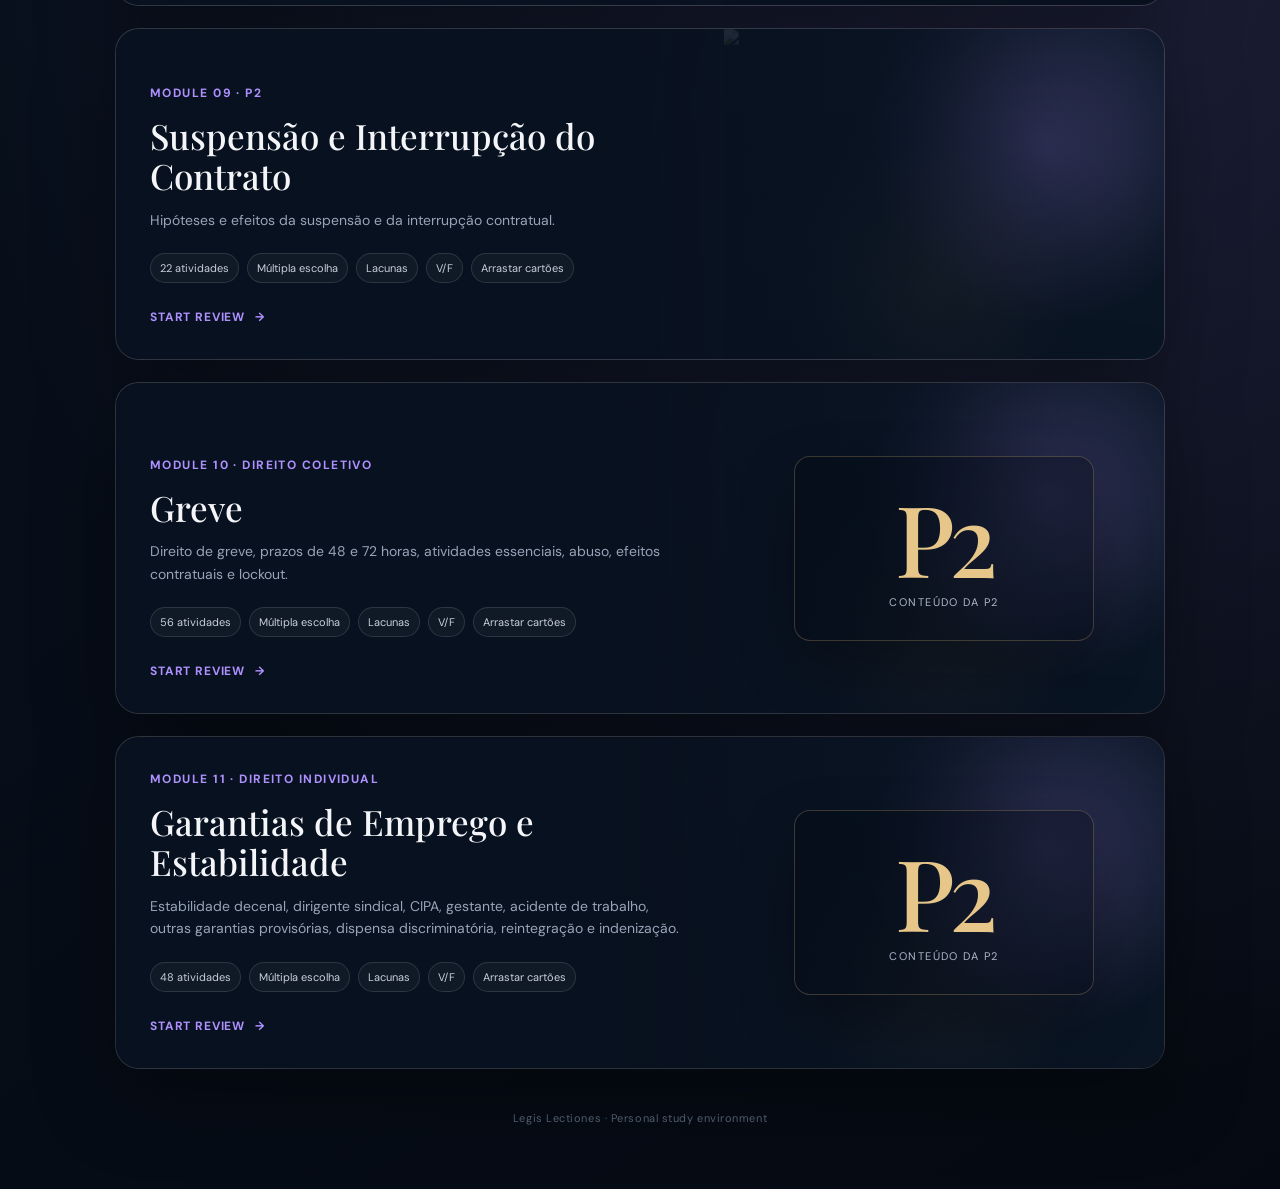
==== commit da1569e0: "Update print statement from 'Hello' to 'Goodbye'" ====
--- a/labour-law/index.html
+++ b/labour-law/index.html
@@ -1,3 +1,4 @@
+
 <!DOCTYPE html>
 <html lang="pt-BR">
 <head>
@@ -8,86 +9,73 @@
   <link rel="preconnect" href="https://fonts.googleapis.com">
   <link rel="preconnect" href="https://fonts.gstatic.com" crossorigin>
   <link href="https://fonts.googleapis.com/css2?family=DM+Sans:wght@400;500;600;700&family=Playfair+Display:wght@500;600&display=swap" rel="stylesheet">
+
   <style>
-    :root{
-      --bg:#08111f;
-      --deep:#050a12;
-      --text:#f4f5f8;
-      --muted:#98a4b7;
-      --violet:#ae91ff;
-      --violet-rgb:174,145,255;
-      --gold:#e6bf78;
-      --border:rgba(255,255,255,.12);
-
-      /* rgb triplet of --bg, used for the blend gradient */
-      --panel:8,17,31;
-    }
-
-    *{
-      box-sizing:border-box;
-    }
-
-    body{
-      margin:0;
-      min-height:100vh;
-      color:var(--text);
-      font-family:"DM Sans",sans-serif;
+    :root {
+      --bg: #08111f;
+      --deep: #050a12;
+      --text: #f4f5f8;
+      --muted: #98a4b7;
+      --violet: #ae91ff;
+      --violet-rgb: 174,145,255;
+      --gold: #e6bf78;
+      --border: rgba(255,255,255,.12);
+      --panel: 8,17,31;
+    }
+
+    * {
+      box-sizing: border-box;
+    }
+
+    body {
+      margin: 0;
+      min-height: 100vh;
+      color: var(--text);
+      font-family: "DM Sans", sans-serif;
       background:
-        radial-gradient(circle at 16% 18%,rgba(90,102,220,.18),transparent 34%),
-        radial-gradient(circle at 85% 72%,rgba(174,145,255,.13),transparent 34%),
-        linear-gradient(145deg,#0b1728,var(--bg) 46%,var(--deep));
-    }
-
-    /* ---------------------------------------------------------------
-       AMBIENT VIDEO BACKGROUND
-       --------------------------------------------------------------- */
-
-    .ambient-video{
-      position:fixed;
-      inset:0;
-      z-index:0;
-
-      overflow:hidden;
-
-      pointer-events:none;
-    }
-
-    .ambient-video video{
-      width:100%;
-      height:100%;
-
-      object-fit:cover;
-      object-position:center;
-
-      opacity:.34;
-
+        radial-gradient(circle at 16% 18%, rgba(90,102,220,.18), transparent 34%),
+        radial-gradient(circle at 85% 72%, rgba(174,145,255,.13), transparent 34%),
+        linear-gradient(145deg, #0b1728, var(--bg) 46%, var(--deep));
+    }
+
+    /* VÍDEO DE FUNDO */
+
+    .ambient-video {
+      position: fixed;
+      inset: 0;
+      z-index: 0;
+      overflow: hidden;
+      pointer-events: none;
+    }
+
+    .ambient-video video {
+      width: 100%;
+      height: 100%;
+      object-fit: cover;
+      object-position: center;
+      opacity: .34;
       filter:
         saturate(.90)
         contrast(1.08)
         brightness(.60);
-
-      transform:scale(1.02);
-    }
-
-    .ambient-video::after{
-      content:"";
-
-      position:absolute;
-      inset:0;
-
+      transform: scale(1.02);
+    }
+
+    .ambient-video::after {
+      content: "";
+      position: absolute;
+      inset: 0;
       background:
         radial-gradient(
           circle at 16% 18%,
           rgba(90,102,220,.14),
           transparent 34%
         ),
-
         radial-gradient(
           circle at 85% 72%,
           rgba(174,145,255,.11),
           transparent 34%
         ),
-
         linear-gradient(
           145deg,
           rgba(11,23,40,.76),
@@ -96,275 +84,245 @@
         );
     }
 
-    @media (prefers-reduced-motion: reduce){
-
-      .ambient-video{
-        display:none;
+    @media (prefers-reduced-motion: reduce) {
+      .ambient-video {
+        display: none;
       }
-
-    }
-
-    .shell{
-      position:relative;
-      z-index:1;
-      width:min(1050px,calc(100% - 32px));
-      margin:auto;
-      padding:30px 0 64px;
-    }
-
-    .top{
-      display:flex;
-      justify-content:space-between;
-      align-items:center;
-      margin-bottom:78px;
-    }
-
-    .top a{
-      text-decoration:none;
-      color:var(--muted);
-      font-size:13px;
-    }
-
-    .top a:hover{
-      color:#fff;
-    }
-
-    .brand{
-      font-size:12px;
-      letter-spacing:.17em;
-      text-transform:uppercase;
-      color:#738095;
-    }
-
-    .eyebrow{
-      color:var(--violet);
-      font-size:12px;
-      letter-spacing:.18em;
-      text-transform:uppercase;
-      font-weight:700;
-    }
-
-    h1{
-      font-family:"Playfair Display",serif;
-      font-size:clamp(52px,8vw,88px);
-      font-weight:500;
-      letter-spacing:-.04em;
-      line-height:1;
-      margin:12px 0 18px;
-      background:linear-gradient(110deg,#fff 30%,#e4d9ff 65%,var(--violet));
-      -webkit-background-clip:text;
-      background-clip:text;
-      color:transparent;
-    }
-
-    .lead{
-      color:var(--muted);
-      max-width:660px;
-      font-size:16px;
-      line-height:1.65;
-      margin:0 0 58px;
-    }
-
-    .label{
-      font-size:11px;
-      letter-spacing:.18em;
-      text-transform:uppercase;
-      color:#738095;
-      margin-bottom:13px;
-    }
-
-    .modules{
-      display:grid;
-      gap:22px;
-    }
-
-    /* ---------------------------------------------------------------
-       CARD
-       --------------------------------------------------------------- */
-
-    .module{
-      position:relative;
-
-      display:grid;
-      grid-template-columns:minmax(0,1.16fr) minmax(300px,.84fr);
-      min-height:330px;
-
-      border:1px solid var(--border);
-      border-radius:24px;
-
-      overflow:hidden;
-
-      text-decoration:none;
-      color:inherit;
-
-      background:
-        linear-gradient(
-          145deg,
-          rgba(255,255,255,.06),
-          rgba(255,255,255,.022)
-        );
-
-      box-shadow:0 26px 80px rgba(0,0,0,.35);
-
+    }
+
+    /* ESTRUTURA DA PÁGINA */
+
+    .shell {
+      position: relative;
+      z-index: 1;
+      width: min(1050px, calc(100% - 32px));
+      margin: auto;
+      padding: 30px 0 64px;
+    }
+
+    .top {
+      display: flex;
+      justify-content: space-between;
+      align-items: center;
+      margin-bottom: 78px;
+    }
+
+    .top a {
+      text-decoration: none;
+      color: var(--muted);
+      font-size: 13px;
+    }
+
+    .top a:hover {
+      color: #fff;
+    }
+
+    .brand {
+      font-size: 12px;
+      letter-spacing: .17em;
+      text-transform: uppercase;
+      color: #738095;
+    }
+
+    .eyebrow {
+      color: var(--violet);
+      font-size: 12px;
+      letter-spacing: .18em;
+      text-transform: uppercase;
+      font-weight: 700;
+    }
+
+    h1 {
+      font-family: "Playfair Display", serif;
+      font-size: clamp(52px, 8vw, 88px);
+      font-weight: 500;
+      letter-spacing: -.04em;
+      line-height: 1;
+      margin: 12px 0 18px;
+      background: linear-gradient(
+        110deg,
+        #fff 30%,
+        #e4d9ff 65%,
+        var(--violet)
+      );
+      -webkit-background-clip: text;
+      background-clip: text;
+      color: transparent;
+    }
+
+    .lead {
+      color: var(--muted);
+      max-width: 660px;
+      font-size: 16px;
+      line-height: 1.65;
+      margin: 0 0 58px;
+    }
+
+    .label {
+      font-size: 11px;
+      letter-spacing: .18em;
+      text-transform: uppercase;
+      color: #738095;
+      margin-bottom: 13px;
+    }
+
+    .modules {
+      display: grid;
+      gap: 22px;
+    }
+
+    /* CARTÕES DOS MÓDULOS */
+
+    .module {
+      position: relative;
+      display: grid;
+      grid-template-columns:
+        minmax(0, 1.16fr)
+        minmax(300px, .84fr);
+      min-height: 330px;
+      border: 1px solid var(--border);
+      border-radius: 24px;
+      overflow: hidden;
+      text-decoration: none;
+      color: inherit;
+      background: linear-gradient(
+        145deg,
+        rgba(255,255,255,.06),
+        rgba(255,255,255,.022)
+      );
+      box-shadow: 0 26px 80px rgba(0,0,0,.35);
       transition:
         transform .35s ease,
         border-color .35s ease,
         box-shadow .35s ease;
     }
 
-    .module:hover{
-      transform:translateY(-7px);
-
-      border-color:
-        rgba(var(--violet-rgb),.42);
-
+    .module:hover {
+      transform: translateY(-7px);
+      border-color: rgba(var(--violet-rgb), .42);
       box-shadow:
         0 34px 95px rgba(0,0,0,.45),
         0 0 50px rgba(var(--violet-rgb),.08);
     }
 
-    /* ---------------------------------------------------------------
-       THE BLEND
-       One single, continuous gradient across the whole card.
-       It sits above the image and below the text, so the dark panel
-       literally dissolves into the picture — no seam, no hard band.
-       --------------------------------------------------------------- */
-
-    .module::after{
-      content:"";
-      position:absolute;
-      inset:0;
-      z-index:1;
-      pointer-events:none;
-
-      background:
-        linear-gradient(
-          90deg,
-          rgba(var(--panel),1)    0%,
-          rgba(var(--panel),1)   34%,
-          rgba(var(--panel),.995) 43%,
-          rgba(var(--panel),.96)  51%,
-          rgba(var(--panel),.88)  59%,
-          rgba(var(--panel),.75)  67%,
-          rgba(var(--panel),.57)  75%,
-          rgba(var(--panel),.37)  83%,
-          rgba(var(--panel),.18)  91%,
-          rgba(var(--panel),.05)  96%,
-          rgba(var(--panel),0)   100%
-        );
-    }
-
-    /* ---------------------------------------------------------------
-       TEXT COLUMN
-       Transparent on purpose — the card gradient is its background.
-       --------------------------------------------------------------- */
-
-    .copy{
-      position:relative;
-      z-index:2;
-
-      padding:34px;
-
-      display:flex;
-      flex-direction:column;
-      justify-content:flex-end;
-    }
-
-    .num{
-      color:var(--violet);
-      font-size:12px;
-      font-weight:700;
-      letter-spacing:.12em;
-      text-transform:uppercase;
-      margin-bottom:15px;
-    }
-
-    h2{
-      font-family:"Playfair Display",serif;
-      font-size:35px;
-      font-weight:500;
-      line-height:1.14;
-      margin:0 0 13px;
-    }
-
-    .desc{
-      color:var(--muted);
-      line-height:1.6;
-      font-size:14px;
-      max-width:570px;
-    }
-
-    .meta{
-      display:flex;
-      gap:8px;
-      flex-wrap:wrap;
-      margin-top:22px;
-    }
-
-    .chip{
-      font-size:11px;
-      color:#c8d0dc;
-      border:1px solid var(--border);
-      padding:7px 9px;
-      border-radius:99px;
-      background:rgba(255,255,255,.035);
-    }
-
-    .go{
-      display:flex;
-      align-items:center;
-      gap:10px;
-      color:var(--violet);
-      font-size:12px;
-      font-weight:700;
-      letter-spacing:.07em;
-      margin-top:26px;
-    }
-
-    /* ---------------------------------------------------------------
-       IMAGE
-       --------------------------------------------------------------- */
-
-    .visual{
-      position:relative;
-      min-height:330px;
-      overflow:hidden;
-      background:#0a1321;
-    }
-
-    .visual img{
-      position:absolute;
-      inset:0;
-
-      width:100%;
-      height:100%;
-
-      object-fit:cover;
-      object-position:center;
-
-      transform:scale(1.015);
-
+    /* DEGRADÊ ENTRE TEXTO E FOTOGRAFIA */
+
+    .module::after {
+      content: "";
+      position: absolute;
+      inset: 0;
+      z-index: 1;
+      pointer-events: none;
+      background: linear-gradient(
+        90deg,
+        rgba(var(--panel),1) 0%,
+        rgba(var(--panel),1) 34%,
+        rgba(var(--panel),.995) 43%,
+        rgba(var(--panel),.96) 51%,
+        rgba(var(--panel),.88) 59%,
+        rgba(var(--panel),.75) 67%,
+        rgba(var(--panel),.57) 75%,
+        rgba(var(--panel),.37) 83%,
+        rgba(var(--panel),.18) 91%,
+        rgba(var(--panel),.05) 96%,
+        rgba(var(--panel),0) 100%
+      );
+    }
+
+    /* COLUNA ESQUERDA: TEXTOS */
+
+    .copy {
+      position: relative;
+      z-index: 2;
+      padding: 34px;
+      display: flex;
+      flex-direction: column;
+      justify-content: flex-end;
+    }
+
+    .num {
+      color: var(--violet);
+      font-size: 12px;
+      font-weight: 700;
+      letter-spacing: .12em;
+      text-transform: uppercase;
+      margin-bottom: 15px;
+    }
+
+    h2 {
+      font-family: "Playfair Display", serif;
+      font-size: 35px;
+      font-weight: 500;
+      line-height: 1.14;
+      margin: 0 0 13px;
+    }
+
+    .desc {
+      color: var(--muted);
+      line-height: 1.6;
+      font-size: 14px;
+      max-width: 570px;
+    }
+
+    .meta {
+      display: flex;
+      gap: 8px;
+      flex-wrap: wrap;
+      margin-top: 22px;
+    }
+
+    .chip {
+      font-size: 11px;
+      color: #c8d0dc;
+      border: 1px solid var(--border);
+      padding: 7px 9px;
+      border-radius: 99px;
+      background: rgba(255,255,255,.035);
+    }
+
+    .go {
+      display: flex;
+      align-items: center;
+      gap: 10px;
+      color: var(--violet);
+      font-size: 12px;
+      font-weight: 700;
+      letter-spacing: .07em;
+      margin-top: 26px;
+    }
+
+    /* COLUNA DIREITA: IMAGENS */
+
+    .visual {
+      position: relative;
+      min-height: 330px;
+      overflow: hidden;
+      background: #0a1321;
+    }
+
+    .visual img {
+      position: absolute;
+      inset: 0;
+      width: 100%;
+      height: 100%;
+      object-fit: cover;
+      object-position: center;
+      transform: scale(1.015);
       filter:
         saturate(.92)
         contrast(1.04)
         brightness(.86);
-
       transition:
         transform .55s ease,
         filter .4s ease;
     }
 
-    /* Only a soft vignette + a violet glow.
-       No left-to-right dark ramp here anymore —
-       the card gradient handles the blend. */
-
-    .visual::before{
-      content:"";
-      position:absolute;
-      inset:0;
-      z-index:1;
-      pointer-events:none;
-
+    .visual::before {
+      content: "";
+      position: absolute;
+      inset: 0;
+      z-index: 1;
+      pointer-events: none;
       background:
         linear-gradient(
           180deg,
@@ -378,76 +336,132 @@
         );
     }
 
-    .module:hover .visual img{
-      transform:scale(1.055);
-
+    .module:hover .visual img {
+      transform: scale(1.055);
       filter:
         saturate(1)
         contrast(1.05)
         brightness(.94);
     }
 
+    /* ENQUADRAMENTOS INDIVIDUAIS */
+
+    .module--collective .visual img {
+      object-position: 50% 50%;
+    }
+
+    .module--union .visual img {
+      object-position: 48% 52%;
+    }
+
+    .module--confederative .visual img {
+      object-position: 50% 48%;
+    }
+
+    .module--membership .visual img {
+      object-position: 50% 54%;
+    }
+
+    .module--notice .visual img {
+      object-position: 52% 50%;
+    }
+
+    footer {
+      margin-top: 42px;
+      color: #596579;
+      text-align: center;
+      font-size: 11px;
+      letter-spacing: .05em;
+    }
+
+    /* SELO P2 — MÓDULOS 10 E 11 */
+
+    .module--p2 .visual {
+      display: grid;
+      place-items: center;
+      min-height: 330px;
+      background:
+        radial-gradient(
+          circle at 73% 36%,
+          rgba(174,145,255,.20),
+          transparent 46%
+        ),
+        radial-gradient(
+          circle at 46% 78%,
+          rgba(230,191,120,.095),
+          transparent 41%
+        ),
+        #0b1727;
+    }
+
+    .module--p2 .visual .p2-stamp {
+      position: relative;
+      z-index: 3;
+      display: grid;
+      place-items: center;
+      width: min(75%, 300px);
+      min-height: 185px;
+      text-align: center;
+      border: 1px solid rgba(230,191,120,.24);
+      border-radius: 16px;
+      color: #e7c689;
+      background: rgba(5,11,20,.36);
+      box-shadow: 0 24px 56px rgba(0,0,0,.27);
+    }
+
+    .p2-stamp strong {
+      display: block;
+      font:
+        500 clamp(60px, 8vw, 99px)/1
+        "Playfair Display", serif;
+      letter-spacing: -.06em;
+    }
+
+    .p2-stamp small {
+      display: block;
+      color: #aeb7ca;
+      font-size: 11px;
+      letter-spacing: .13em;
+      text-transform: uppercase;
+      margin-top: 8px;
+    }
+
     /*
-      Individual framing.
+      Os módulos com fotografia também podem ter a classe
+      module--p2, mas a imagem continua na coluna direita.
     */
 
-    .module--collective .visual img{
-      object-position:50% 50%;
-    }
-
-    .module--union .visual img{
-      object-position:48% 52%;
-    }
-
-    .module--confederative .visual img{
-      object-position:50% 48%;
-    }
-
-    .module--membership .visual img{
-      object-position:50% 54%;
-    }
-
-    .module--notice .visual img{
-      object-position:52% 50%;
-    }
-
-    footer{
-      margin-top:42px;
-      color:#596579;
-      text-align:center;
-      font-size:11px;
-      letter-spacing:.05em;
-    }
-
-    /* ---------------------------------------------------------------
-       MOBILE
-       Stacked layout: the horizontal blend no longer makes sense,
-       so the picture fades vertically into the solid text panel.
-       --------------------------------------------------------------- */
-
-    @media(max-width:760px){
-
-      .top{
-        margin-bottom:50px;
+    .module--p2 .visual img {
+      position: absolute;
+      inset: 0;
+      width: 100%;
+      height: 100%;
+      object-fit: cover;
+    }
+
+    /* VERSÃO PARA CELULAR */
+
+    @media (max-width: 760px) {
+      .top {
+        margin-bottom: 50px;
       }
 
-      .module{
-        grid-template-columns:1fr;
-        min-height:0;
+      .module {
+        grid-template-columns: 1fr;
+        min-height: 0;
       }
 
-      /* horizontal blend off */
-      .module::after{
-        display:none;
+      .module::after {
+        display: none;
       }
 
-      .visual{
-        min-height:240px;
-        order:-1;
+      .visual,
+      .module--p2 .visual {
+        min-height: 240px;
+        order: -1;
       }
 
-      /* image fades down into the exact panel colour */
-      .visual::before{
+      .visual::before {
         background:
           linear-gradient(
             180deg,
@@ -462,85 +476,80 @@
           );
       }
 
-      .copy{
-        padding:25px;
-        background:rgb(var(--panel));
+      .copy {
+        padding: 25px;
+        background: rgb(var(--panel));
       }
 
-      h2{
-        font-size:31px;
+      h2 {
+        font-size: 31px;
       }
-    }
-
-    /* Próximos bancos da P2: espaço da ilustração substituído por selo tipográfico. */
-    .module--p2 .visual{display:grid;place-items:center;min-height:330px;
-      background:radial-gradient(circle at 73% 36%,rgba(174,145,255,.20),transparent 46%),
-        radial-gradient(circle at 46% 78%,rgba(230,191,120,.095),transparent 41%),#0b1727;}
-    .module--p2 .visual .p2-stamp{position:relative;z-index:3;display:grid;place-items:center;
-      width:min(75%,300px);min-height:185px;text-align:center;border:1px solid rgba(230,191,120,.24);
-      border-radius:16px;color:#e7c689;background:rgba(5,11,20,.36);box-shadow:0 24px 56px rgba(0,0,0,.27)}
-    .p2-stamp strong{display:block;font:500 clamp(60px,8vw,99px)/1 'Playfair Display',serif;letter-spacing:-.06em}
-    .p2-stamp small{display:block;color:#aeb7ca;font-size:11px;letter-spacing:.13em;text-transform:uppercase;margin-top:8px}
-    @media(max-width:760px){.module--p2 .visual{min-height:225px}.p2-stamp strong{font-size:78px}}
+
+      .p2-stamp strong {
+        font-size: 78px;
+      }
+    }
   </style>
-<style id="constellation-video-style">
-  body{
-    isolation:isolate;
-  }
-
-  .ambient-video{
-    position:fixed;
-    inset:0;
-    z-index:0;
-    overflow:hidden;
-    pointer-events:none;
-    background:#050a12;
-  }
-
-  .ambient-video video{
-    position:absolute;
-    inset:0;
-    width:100%;
-    height:100%;
-    object-fit:cover;
-    object-position:center;
-    opacity:.60;
-    filter:
-      saturate(.92)
-      contrast(1.08)
-      brightness(.72);
-    transform:scale(1.02);
-  }
-
-  .ambient-video::after{
-    content:"";
-    position:absolute;
-    inset:0;
-    background:
-      radial-gradient(
-        circle at 20% 20%,
-        rgba(80,100,210,.10),
-        transparent 38%
-      ),
-      linear-gradient(
-        145deg,
-        rgba(5,10,18,.34),
-        rgba(8,17,31,.46) 48%,
-        rgba(5,10,18,.62)
-      );
-  }
-
-  .page,
-  .shell{
-    position:relative !important;
-    z-index:2 !important;
-  }
-
-  body::before,
-  body::after{
-    z-index:1 !important;
-  }
-</style>
+
+  <style id="constellation-video-style">
+    body {
+      isolation: isolate;
+    }
+
+    .ambient-video {
+      position: fixed;
+      inset: 0;
+      z-index: 0;
+      overflow: hidden;
+      pointer-events: none;
+      background: #050a12;
+    }
+
+    .ambient-video video {
+      position: absolute;
+      inset: 0;
+      width: 100%;
+      height: 100%;
+      object-fit: cover;
+      object-position: center;
+      opacity: .60;
+      filter:
+        saturate(.92)
+        contrast(1.08)
+        brightness(.72);
+      transform: scale(1.02);
+    }
+
+    .ambient-video::after {
+      content: "";
+      position: absolute;
+      inset: 0;
+      background:
+        radial-gradient(
+          circle at 20% 20%,
+          rgba(80,100,210,.10),
+          transparent 38%
+        ),
+        linear-gradient(
+          145deg,
+          rgba(5,10,18,.34),
+          rgba(8,17,31,.46) 48%,
+          rgba(5,10,18,.62)
+        );
+    }
+
+    .page,
+    .shell {
+      position: relative !important;
+      z-index: 2 !important;
+    }
+
+    body::before,
+    body::after {
+      z-index: 1 !important;
+    }
+  </style>
+
   <link rel="stylesheet" href="./support-popup.css">
   <script src="./support-popup.js" defer></script>
   <link rel="stylesheet" href="./engagement.css">
@@ -549,459 +558,514 @@
 
 <body>
 
-
-<div
-  class="ambient-video"
-  aria-hidden="true"
->
-
-  <video
-    autoplay
-    muted
-    loop
-    playsinline
-    preload="auto"
-  >
-
-    <source
-      src="../constellations.mp4"
-      type="video/mp4"
+  <!-- VÍDEO DE FUNDO -->
+
+  <div class="ambient-video" aria-hidden="true">
+    <video
+      autoplay
+      muted
+      loop
+      playsinline
+      preload="auto"
     >
-
-  </video>
-
-</div>
-
-<div class="shell">
-
-  <div class="top">
-    <a href="../">← Legis Lectiones</a>
-    <div class="brand">Direito do Trabalho</div>
+      <source
+        src="../constellations.mp4"
+        type="video/mp4"
+      >
+    </video>
   </div>
 
-
-  <div class="eyebrow">
-    Módulos de estudo
+  <div class="shell">
+
+    <!-- CABEÇALHO -->
+
+    <div class="top">
+      <a href="../">← Legis Lectiones</a>
+      <div class="brand">Direito do Trabalho</div>
+    </div>
+
+    <div class="eyebrow">
+      Módulos de estudo
+    </div>
+
+    <h1>Direito do Trabalho</h1>
+
+    <p class="lead">
+      Uma coleção crescente de bancos interativos de revisão,
+      construídos com a mesma lógica de questões variadas:
+      distratores plausíveis, prazos, recuperação ativa de
+      conceitos e retomada do conteúdo em diferentes formatos.
+    </p>
+
+    <div class="label"></div>
+
+    <div class="modules">
+
+      <!-- MÓDULO 01 -->
+
+      <a
+        class="module module--collective"
+        href="./convencao-acordo-coletivo.html"
+      >
+        <div class="copy">
+          <div class="num">Module 01</div>
+
+          <h2>Convenção e acordo coletivo</h2>
+
+          <div class="desc">
+            Negociação coletiva, funções, sujeitos, natureza jurídica,
+            conteúdo, ultratividade, validade e os prazos que mais
+            se confundem.
+          </div>
+
+          <div class="meta">
+            <span class="chip">87 activities</span>
+            <span class="chip">Multiple choice</span>
+            <span class="chip">Fill the gaps</span>
+            <span class="chip">True / False</span>
+            <span class="chip">Drag cards</span>
+          </div>
+
+          <div class="go">
+            START REVIEW <span>→</span>
+          </div>
+        </div>
+
+        <div class="visual">
+          <img
+            src="./convencao-acordo-coletivo.png"
+            alt=""
+            aria-hidden="true"
+            fetchpriority="high"
+          >
+        </div>
+      </a>
+
+      <!-- MÓDULO 02 -->
+
+      <a
+        class="module module--union"
+        href="./contribuicao-sindical.html"
+      >
+        <div class="copy">
+          <div class="num">Module 02</div>
+
+          <h2>Contribuição sindical</h2>
+
+          <div class="desc">
+            Natureza, sujeitos, bases de cálculo, prazos de
+            recolhimento, destinação e isenções — com foco
+            em compreensão.
+          </div>
+
+          <div class="meta">
+            <span class="chip">62 activities</span>
+            <span class="chip">Multiple choice</span>
+            <span class="chip">Fill the gaps</span>
+            <span class="chip">True / False</span>
+            <span class="chip">Drag cards</span>
+          </div>
+
+          <div class="go">
+            START REVIEW <span>→</span>
+          </div>
+        </div>
+
+        <div class="visual">
+          <img
+            src="./contribuicao-sindical.png"
+            alt=""
+            aria-hidden="true"
+            loading="lazy"
+          >
+        </div>
+      </a>
+
+      <!-- MÓDULO 03 -->
+
+      <a
+        class="module module--confederative"
+        href="./contribuicao-confederativa.html"
+      >
+        <div class="copy">
+          <div class="num">Module 03</div>
+
+          <h2>Contribuição confederativa</h2>
+
+          <div class="desc">
+            Distinção em relação à contribuição sindical,
+            natureza jurídica, base de incidência,
+            exigibilidade e o entendimento sobre filiação.
+          </div>
+
+          <div class="meta">
+            <span class="chip">117 activities</span>
+            <span class="chip">Multiple choice</span>
+            <span class="chip">Fill the gaps</span>
+            <span class="chip">True / False</span>
+            <span class="chip">Drag cards</span>
+          </div>
+
+          <div class="go">
+            START REVIEW <span>→</span>
+          </div>
+        </div>
+
+        <div class="visual">
+          <img
+            src="./contribuicao-confederativa.png"
+            alt=""
+            aria-hidden="true"
+            loading="lazy"
+          >
+        </div>
+      </a>
+
+      <!-- MÓDULO 04 -->
+
+      <a
+        class="module module--membership"
+        href="./mensalidade-sindical.html"
+      >
+        <div class="copy">
+          <div class="num">Module 04</div>
+
+          <h2>Mensalidade sindical</h2>
+
+          <div class="desc">
+            Revisão orientada à compreensão: distinções entre
+            as contribuições, natureza jurídica, finalidade,
+            cobrança e efeitos práticos.
+          </div>
+
+          <div class="meta">
+            <span class="chip">55 activities</span>
+            <span class="chip">Multiple choice</span>
+            <span class="chip">Fill the gaps</span>
+            <span class="chip">True / False</span>
+            <span class="chip">Drag cards</span>
+          </div>
+
+          <div class="go">
+            START REVIEW <span>→</span>
+          </div>
+        </div>
+
+        <div class="visual">
+          <img
+            src="./mensalidade-sindical.png"
+            alt=""
+            aria-hidden="true"
+            loading="lazy"
+          >
+        </div>
+      </a>
+
+      <!-- MÓDULO 05 — IMAGEM À DIREITA -->
+
+      <a
+        class="module module--p2"
+        href="./contribuicao-assistencial.html"
+      >
+        <div class="copy">
+          <div class="num">Module 05 · P2</div>
+
+          <h2>Contribuição Assistencial</h2>
+
+          <div class="desc">
+            Custos negociais, natureza, direito de oposição
+            e prescrição.
+          </div>
+
+          <div class="meta">
+            <span class="chip">22 atividades</span>
+            <span class="chip">Múltipla escolha</span>
+            <span class="chip">Lacunas</span>
+            <span class="chip">V/F</span>
+            <span class="chip">Arrastar cartões</span>
+          </div>
+
+          <div class="go">
+            START REVIEW <span>→</span>
+          </div>
+        </div>
+
+        <div class="visual">
+          <img
+            src="./mensalidade-sindical.png"
+            alt=""
+            aria-hidden="true"
+            loading="lazy"
+          >
+        </div>
+      </a>
+
+      <!-- MÓDULO 06 — IMAGEM À DIREITA -->
+
+      <a
+        class="module module--p2"
+        href="./liberdade-sindical.html"
+      >
+        <div class="copy">
+          <div class="num">Module 06 · P2</div>
+
+          <h2>Liberdade sindical</h2>
+
+          <div class="desc">
+            Liberdade individual e coletiva, convenções
+            da OIT e garantias.
+          </div>
+
+          <div class="meta">
+            <span class="chip">13 atividades</span>
+            <span class="chip">Múltipla escolha</span>
+            <span class="chip">Lacunas</span>
+            <span class="chip">V/F</span>
+            <span class="chip">Arrastar cartões</span>
+          </div>
+
+          <div class="go">
+            START REVIEW <span>→</span>
+          </div>
+        </div>
+
+        <div class="visual">
+          <img
+            src="./mensalidade-sindical.png"
+            alt=""
+            aria-hidden="true"
+            loading="lazy"
+          >
+        </div>
+      </a>
+
+      <!-- MÓDULO 07 — IMAGEM À DIREITA -->
+
+      <a
+        class="module module--p2"
+        href="./organizacao-sindical.html"
+      >
+        <div class="copy">
+          <div class="num">Module 07 · P2</div>
+
+          <h2>Organização sindical</h2>
+
+          <div class="desc">
+            Unicidade, categorias, enquadramento,
+            órgãos e funções.
+          </div>
+
+          <div class="meta">
+            <span class="chip">36 atividades</span>
+            <span class="chip">Múltipla escolha</span>
+            <span class="chip">Lacunas</span>
+            <span class="chip">V/F</span>
+            <span class="chip">Arrastar cartões</span>
+          </div>
+
+          <div class="go">
+            START REVIEW <span>→</span>
+          </div>
+        </div>
+
+        <div class="visual">
+          <img
+            src="./mensalidade-sindical.png"
+            alt=""
+            aria-hidden="true"
+            loading="lazy"
+          >
+        </div>
+      </a>
+
+      <!-- MÓDULO 08 -->
+
+      <a
+        class="module module--notice"
+        href="./aviso-previo.html"
+      >
+        <div class="copy">
+          <div class="num">Module 08</div>
+
+          <h2>Aviso prévio</h2>
+
+          <div class="desc">
+            Conceito, tríplice natureza, cabimento,
+            proporcionalidade, efeitos no contrato,
+            redução de jornada, reconsideração
+            e remuneração do aviso.
+          </div>
+
+          <div class="meta">
+            <span class="chip">67 activities</span>
+            <span class="chip">Multiple choice</span>
+            <span class="chip">Fill the gaps</span>
+            <span class="chip">True / False</span>
+            <span class="chip">Drag cards</span>
+          </div>
+
+          <div class="go">
+            START REVIEW <span>→</span>
+          </div>
+        </div>
+
+        <div class="visual">
+          <img
+            src="./aviso-previo.png"
+            alt=""
+            aria-hidden="true"
+            loading="lazy"
+          >
+        </div>
+      </a>
+
+      <!-- MÓDULO 09 — IMAGEM À DIREITA -->
+
+      <a
+        class="module module--p2"
+        href="./suspensao-interrupcao-contrato.html"
+      >
+        <div class="copy">
+          <div class="num">Module 09 · P2</div>
+
+          <h2>Suspensão e Interrupção do Contrato</h2>
+
+          <div class="desc">
+            Hipóteses e efeitos da suspensão
+            e da interrupção contratual.
+          </div>
+
+          <div class="meta">
+            <span class="chip">22 atividades</span>
+            <span class="chip">Múltipla escolha</span>
+            <span class="chip">Lacunas</span>
+            <span class="chip">V/F</span>
+            <span class="chip">Arrastar cartões</span>
+          </div>
+
+          <div class="go">
+            START REVIEW <span>→</span>
+          </div>
+        </div>
+
+        <div class="visual">
+          <img
+            src="./mensalidade-sindical.png"
+            alt=""
+            aria-hidden="true"
+            loading="lazy"
+          >
+        </div>
+      </a>
+
+      <!-- MÓDULO 10 — SELO P2 -->
+
+      <a
+        class="module module--p2"
+        href="./greve.html"
+      >
+        <div class="copy">
+          <div class="num">
+            Module 10 · Direito Coletivo
+          </div>
+
+          <h2>Greve</h2>
+
+          <div class="desc">
+            Direito de greve, prazos de 48 e 72 horas,
+            atividades essenciais, abuso, efeitos
+            contratuais e lockout.
+          </div>
+
+          <div class="meta">
+            <span class="chip">56 atividades</span>
+            <span class="chip">Múltipla escolha</span>
+            <span class="chip">Lacunas</span>
+            <span class="chip">V/F</span>
+            <span class="chip">Arrastar cartões</span>
+          </div>
+
+          <div class="go">
+            START REVIEW <span>→</span>
+          </div>
+        </div>
+
+        <div
+          class="visual"
+          aria-label="Conteúdo da P2"
+        >
+          <div class="p2-stamp">
+            <div>
+              <strong>P2</strong>
+              <small>Conteúdo da P2</small>
+            </div>
+          </div>
+        </div>
+      </a>
+
+      <!-- MÓDULO 11 — SELO P2 -->
+
+      <a
+        class="module module--p2"
+        href="./garantias-emprego.html"
+      >
+        <div class="copy">
+          <div class="num">
+            Module 11 · Direito Individual
+          </div>
+
+          <h2>Garantias de Emprego e Estabilidade</h2>
+
+          <div class="desc">
+            Estabilidade decenal, dirigente sindical, CIPA,
+            gestante, acidente de trabalho, outras garantias
+            provisórias, dispensa discriminatória,
+            reintegração e indenização.
+          </div>
+
+          <div class="meta">
+            <span class="chip">48 atividades</span>
+            <span class="chip">Múltipla escolha</span>
+            <span class="chip">Lacunas</span>
+            <span class="chip">V/F</span>
+            <span class="chip">Arrastar cartões</span>
+          </div>
+
+          <div class="go">
+            START REVIEW <span>→</span>
+          </div>
+        </div>
+
+        <div
+          class="visual"
+          aria-label="Conteúdo da P2"
+        >
+          <div class="p2-stamp">
+            <div>
+              <strong>P2</strong>
+              <small>Conteúdo da P2</small>
+            </div>
+          </div>
+        </div>
+      </a>
+
+    </div>
+
+    <!-- RODAPÉ -->
+
+    <footer>
+      Legis Lectiones · Personal study environment
+    </footer>
+
   </div>
 
-  <h1>
-    Direito do Trabalho
-  </h1>
-
-  <p class="lead">
-    Uma coleção crescente de bancos interativos de revisão, construídos
-    com a mesma lógica de questões variadas: distratores plausíveis, prazos,
-    recuperação ativa de conceitos e retomada do conteúdo em diferentes formatos.
-  </p>
-
-    <div class="label">
-      
-  </div>
-
-  <div class="modules">
-
-
-    <!-- MODULE 01 -->
-
-    <a
-      class="module module--collective"
-      href="./convencao-acordo-coletivo.html"
-    >
-
-      <div class="copy">
-
-        <div class="num">
-          Module 01
-        </div>
-
-        <h2>
-          Convenção e acordo coletivo
-        </h2>
-
-        <div class="desc">
-          Negociação coletiva, funções, sujeitos, natureza jurídica,
-          conteúdo, ultratividade, validade e os prazos que mais se confundem.
-        </div>
-
-        <div class="meta">
-          <span class="chip">87 activities</span>
-          <span class="chip">Multiple choice</span>
-          <span class="chip">Fill the gaps</span>
-          <span class="chip">True / False</span>
-          <span class="chip">Drag cards</span>
-        </div>
-
-        <div class="go">
-          START REVIEW <span>→</span>
-        </div>
-
-      </div>
-
-
-      <div class="visual">
-
-        <img
-          src="./convencao-acordo-coletivo.png"
-          alt=""
-          aria-hidden="true"
-          fetchpriority="high"
-        >
-
-      </div>
-
-    </a>
-
-
-
-    <!-- MODULE 02 -->
-
-    <a
-      class="module module--union"
-      href="./contribuicao-sindical.html"
-    >
-
-      <div class="copy">
-
-        <div class="num">
-          Module 02
-        </div>
-
-        <h2>
-          Contribuição sindical
-        </h2>
-
-        <div class="desc">
-          Natureza, sujeitos, bases de cálculo, prazos de recolhimento,
-          destinação e isenções — com foco em compreensão.
-        </div>
-
-        <div class="meta">
-          <span class="chip">62 activities</span>
-          <span class="chip">Multiple choice</span>
-          <span class="chip">Fill the gaps</span>
-          <span class="chip">True / False</span>
-          <span class="chip">Drag cards</span>
-        </div>
-
-        <div class="go">
-          START REVIEW <span>→</span>
-        </div>
-
-      </div>
-
-
-      <div class="visual">
-
-        <img
-          src="./contribuicao-sindical.png"
-          alt=""
-          aria-hidden="true"
-          loading="lazy"
-        >
-
-      </div>
-
-    </a>
-
-
-
-    <!-- MODULE 03 -->
-
-    <a
-      class="module module--confederative"
-      href="./contribuicao-confederativa.html"
-    >
-
-      <div class="copy">
-
-        <div class="num">
-          Module 03
-        </div>
-
-        <h2>
-          Contribuição confederativa
-        </h2>
-
-        <div class="desc">
-          Distinção em relação à contribuição sindical, natureza jurídica,
-          base de incidência, exigibilidade e o entendimento sobre filiação.
-        </div>
-
-        <div class="meta">
-          <span class="chip">117 activities</span>
-          <span class="chip">Multiple choice</span>
-          <span class="chip">Fill the gaps</span>
-          <span class="chip">True / False</span>
-          <span class="chip">Drag cards</span>
-        </div>
-
-        <div class="go">
-          START REVIEW <span>→</span>
-        </div>
-
-      </div>
-
-
-      <div class="visual">
-
-        <img
-          src="./contribuicao-confederativa.png"
-          alt=""
-          aria-hidden="true"
-          loading="lazy"
-        >
-
-      </div>
-
-    </a>
-
-
-
-    <!-- MODULE 04 -->
-
-    <a
-      class="module module--membership"
-      href="./mensalidade-sindical.html"
-    >
-
-      <div class="copy">
-
-        <div class="num">
-          Module 04
-        </div>
-
-        <h2>
-          Mensalidade sindical
-        </h2>
-
-        <div class="desc">
-          Revisão orientada à compreensão: distinções entre as contribuições,
-          natureza jurídica, finalidade, cobrança e efeitos práticos.
-        </div>
-
-        <div class="meta">
-          <span class="chip">55 activities</span>
-          <span class="chip">Multiple choice</span>
-          <span class="chip">Fill the gaps</span>
-          <span class="chip">True / False</span>
-          <span class="chip">Drag cards</span>
-        </div>
-
-        <div class="go">
-          START REVIEW <span>→</span>
-        </div>
-
-      </div>
-
-
-      <div class="visual">
-
-        <img
-          src="./mensalidade-sindical.png"
-          alt=""
-          aria-hidden="true"
-          loading="lazy"
-        >
-
-      </div>
-
-    </a>
-
-
-
-    <!-- MODULE 05 · CONTEÚDO DA P2 -->
-    <a class="module module--p2" href="./contribuicao-assistencial.html">
-      <div class="copy">
-        <div class="num">Module 05 · P2</div>
-        <h2>Contribuição Assistencial</h2>
-        <div class="desc">Custos negociais, natureza, direito de oposição e prescrição.</div>
-        <div class="meta"><span class="chip">22 atividades</span><span class="chip">Múltipla escolha</span><span class="chip">Lacunas</span><span class="chip">V/F</span><span class="chip">Arrastar cartões</span></div>
-        <div class="go">START REVIEW <span>→</span></div>
-      </div>
-       <div class="visual">   <img     src="./mensalidade-sindical.png"     alt=""     aria-hidden="true"     loading="lazy"   > </div>
-    </a>
-
-
-    <!-- MODULE 06 · CONTEÚDO DA P2 -->
-    <a class="module module--p2" href="./liberdade-sindical.html">
-      <div class="copy">
-        <div class="num">Module 06 · P2</div>
-        <h2>Liberdade sindical</h2>
-        <div class="desc">Liberdade individual e coletiva, convenções da OIT e garantias.</div>
-        <div class="meta"><span class="chip">13 atividades</span><span class="chip">Múltipla escolha</span><span class="chip">Lacunas</span><span class="chip">V/F</span><span class="chip">Arrastar cartões</span></div>
-        <div class="go">START REVIEW <span>→</span></div>
-      </div>
-       <div class="visual">   <img     src="./mensalidade-sindical.png"     alt=""     aria-hidden="true"     loading="lazy"   > </div>
-    </a>
-
-
-    <!-- MODULE 07 · CONTEÚDO DA P2 -->
-    <a class="module module--p2" href="./organizacao-sindical.html">
-      <div class="copy">
-        <div class="num">Module 07 · P2</div>
-        <h2>Organização sindical</h2>
-        <div class="desc">Unicidade, categorias, enquadramento, órgãos e funções.</div>
-        <div class="meta"><span class="chip">36 atividades</span><span class="chip">Múltipla escolha</span><span class="chip">Lacunas</span><span class="chip">V/F</span><span class="chip">Arrastar cartões</span></div>
-        <div class="go">START REVIEW <span>→</span></div>
-      </div>
-       <div class="visual">   <img     src="./mensalidade-sindical.png"     alt=""     aria-hidden="true"     loading="lazy"   > </div>
-    </a>
-
-
-    <!-- MODULE 08 -->
-
-    <a
-      class="module module--notice"
-      href="./aviso-previo.html"
-    >
-
-      <div class="copy">
-
-        <div class="num">
-          Module 08
-        </div>
-
-        <h2>
-          Aviso prévio
-        </h2>
-
-        <div class="desc">
-          Conceito, tríplice natureza, cabimento, proporcionalidade,
-          efeitos no contrato, redução de jornada, reconsideração
-          e remuneração do aviso.
-        </div>
-
-        <div class="meta">
-          <span class="chip">67 activities</span>
-          <span class="chip">Multiple choice</span>
-          <span class="chip">Fill the gaps</span>
-          <span class="chip">True / False</span>
-          <span class="chip">Drag cards</span>
-        </div>
-
-        <div class="go">
-          START REVIEW <span>→</span>
-        </div>
-
-      </div>
-
-
-      <div class="visual">
-
-        <img
-          src="./aviso-previo.png"
-          alt=""
-          aria-hidden="true"
-          loading="lazy"
-        >
-
-      </div>
-
-    </a>
-
-    <!-- MODULE 09 · CONTEÚDO DA P2 -->
-    <a class="module module--p2" href="./suspensao-interrupcao-contrato.html">
-      <div class="copy">
-        <div class="num">Module 09 · P2</div>
-        <h2>Suspensão e Interrupção do Contrato</h2>
-        <div class="desc">Hipóteses e efeitos da suspensão e da interrupção contratual.</div>
-        <div class="meta"><span class="chip">22 atividades</span><span class="chip">Múltipla escolha</span><span class="chip">Lacunas</span><span class="chip">V/F</span><span class="chip">Arrastar cartões</span></div>
-        <div class="go">START REVIEW <span>→</span></div>
-      </div>
-       <div class="visual">   <img     src="./mensalidade-sindical.png"     alt=""     aria-hidden="true"     loading="lazy"   > </div>
-    </a>
-
-
-    <!-- MODULE 10 · GREVE -->
-    <a class="module module--p2" href="./greve.html">
-      <div class="copy">
-        <div class="num">Module 10 · Direito Coletivo</div>
-
-        <h2>Greve</h2>
-
-        <div class="desc">
-          Direito de greve, prazos de 48 e 72 horas,
-          atividades essenciais, abuso, efeitos contratuais
-          e lockout.
-        </div>
-
-        <div class="meta">
-          <span class="chip">56 atividades</span>
-          <span class="chip">Múltipla escolha</span>
-          <span class="chip">Lacunas</span>
-          <span class="chip">V/F</span>
-          <span class="chip">Arrastar cartões</span>
-        </div>
-
-        <div class="go">
-          START REVIEW <span>→</span>
-        </div>
-      </div>
-
-      
-<div class="visual" aria-label="Conteúdo da P2">
-  <div class="p2-stamp">
-    <div>
-      <strong>P2</strong>
-      <small>Conteúdo da P2</small>
-    </div>
-  </div>
-</div>
-    </a>
-
-    
-    <!-- MODULE 11 · GARANTIAS DE EMPREGO -->
-    <a class="module module--p2" href="./garantias-emprego.html">
-      <div class="copy">
-        <div class="num">Module 11 · Direito Individual</div>
-
-        <h2>Garantias de Emprego e Estabilidade</h2>
-
-        <div class="desc">
-          Estabilidade decenal, dirigente sindical, CIPA,
-          gestante, acidente de trabalho, outras garantias
-          provisórias, dispensa discriminatória,
-          reintegração e indenização.
-        </div>
-
-        <div class="meta">
-          <span class="chip">48 atividades</span>
-          <span class="chip">Múltipla escolha</span>
-          <span class="chip">Lacunas</span>
-          <span class="chip">V/F</span>
-          <span class="chip">Arrastar cartões</span>
-        </div>
-
-        <div class="go">
-          START REVIEW <span>→</span>
-        </div>
-      </div>
-
-      <div class="visual" aria-label="Banco Garantias de Emprego">
-     
-<div class="visual" aria-label="Conteúdo da P2">
-  <div class="p2-stamp">
-    <div>
-      <strong>P2</strong>
-      <small>Conteúdo da P2</small>
-    </div>
-  </div>
-</div>
-
-    </a>
-    
-
-  </div>
-
-
-  <footer>
-    Legis Lectiones · Personal study environment
-  </footer>
-
-</div>
-
-<!-- Cloudflare Web Analytics -->
-<script type='module' src='https://static.cloudflareinsights.com/beacon.min.js' data-cf-beacon='{"token": "51f24d9a0ec840c5bcb40df413a4bf46"}'></script>
-<!-- End Cloudflare Web Analytics -->
+  <!-- CLOUDFLARE WEB ANALYTICS -->
+
+  <script
+    type="module"
+    src="https://static.cloudflareinsights.com/beacon.min.js"
+    data-cf-beacon='{"token":"51f24d9a0ec840c5bcb40df413a4bf46"}'
+  ></script>
+
 </body>
 </html>
